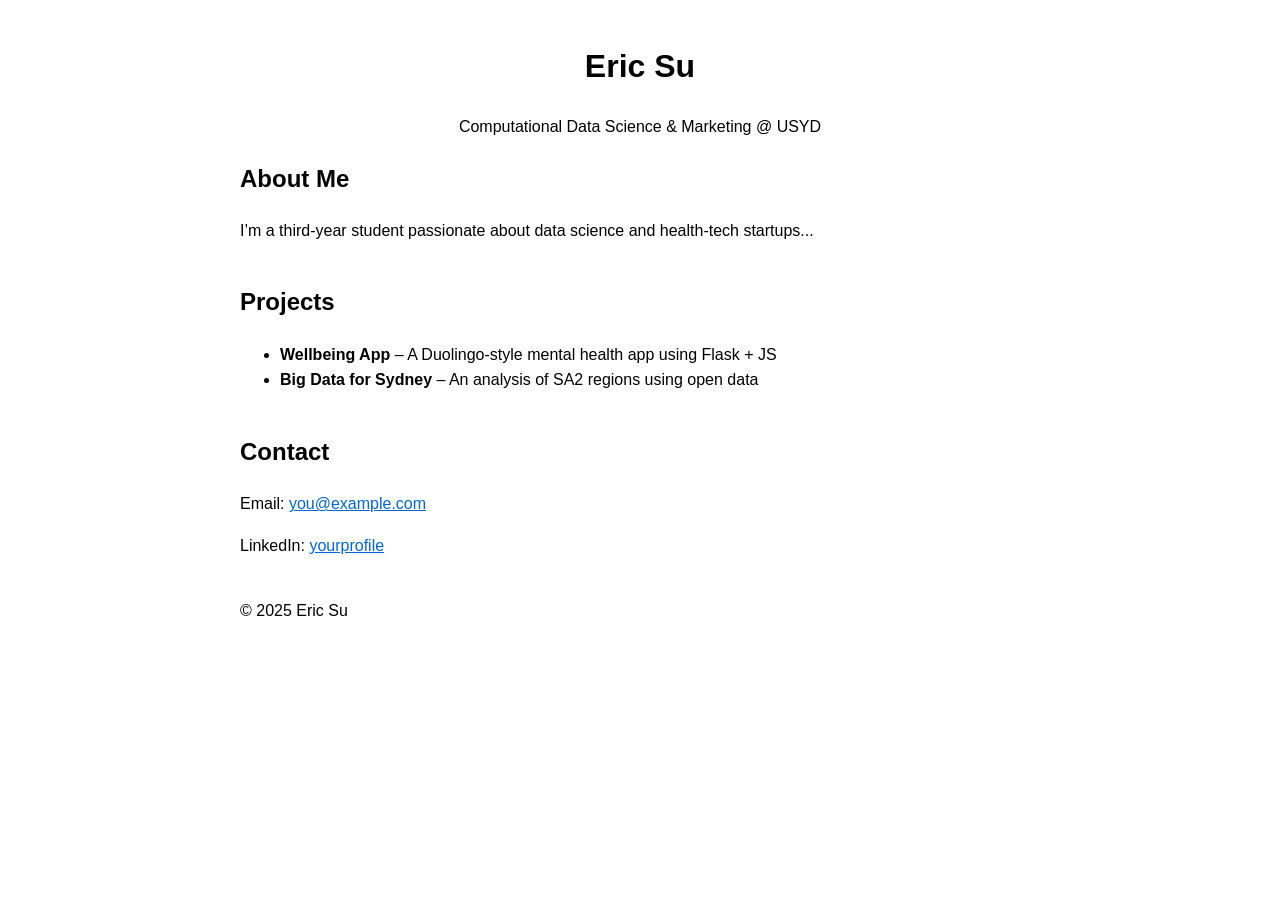
==== index.html @ 012776fa "Template push Template for website." ====
<!DOCTYPE html>
<html lang="en">
<head>
  <meta charset="UTF-8" />
  <meta name="viewport" content="width=device-width, initial-scale=1.0" />
  <title>Eric Su | Portfolio</title>
  <link rel="stylesheet" href="style.css" />
</head>
<body>
  <header>
    <h1>Eric Su</h1>
    <p>Computational Data Science & Marketing @ USYD</p>
  </header>

  <section>
    <h2>About Me</h2>
    <p>I’m a third-year student passionate about data science and health-tech startups...</p>
  </section>

  <section>
    <h2>Projects</h2>
    <ul>
      <li><strong>Wellbeing App</strong> – A Duolingo-style mental health app using Flask + JS</li>
      <li><strong>Big Data for Sydney</strong> – An analysis of SA2 regions using open data</li>
    </ul>
  </section>

  <section>
    <h2>Contact</h2>
    <p>Email: <a href="mailto:you@example.com">you@example.com</a></p>
    <p>LinkedIn: <a href="https://linkedin.com/in/yourprofile">yourprofile</a></p>
  </section>

  <footer>
    <p>© 2025 Eric Su</p>
  </footer>
</body>
</html>
---- style.css ----
body {
  font-family: Arial, sans-serif;
  max-width: 800px;
  margin: auto;
  padding: 20px;
  line-height: 1.6;
}
header {
  text-align: center;
}
section {
  margin-bottom: 40px;
}
a {
  color: #0366d6;
}
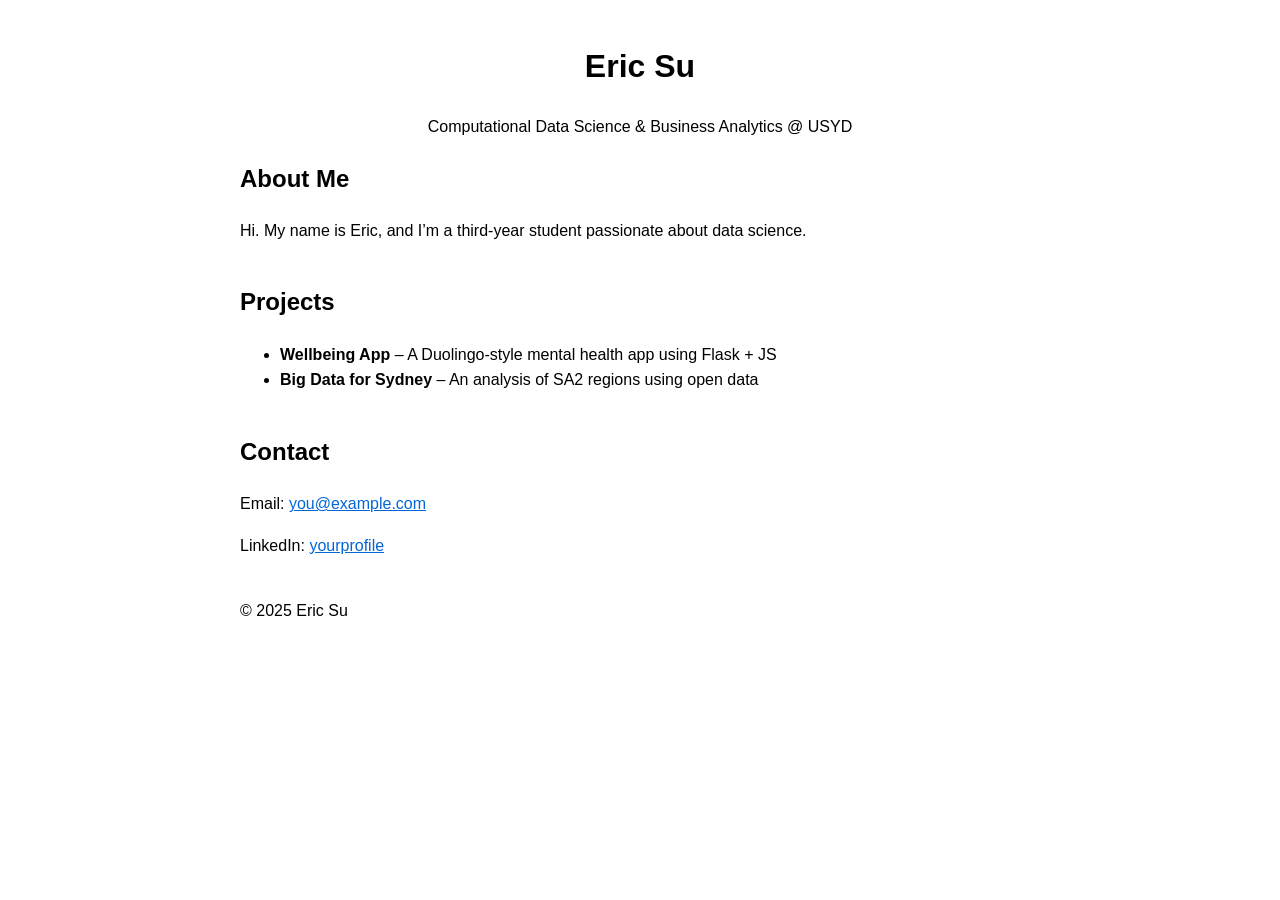
==== commit 96a77051: "Updated hrefs" ====
--- a/index.html
+++ b/index.html
@@ -9,12 +9,12 @@
 <body>
   <header>
     <h1>Eric Su</h1>
-    <p>Computational Data Science & Marketing @ USYD</p>
+    <p>Computational Data Science & Business Analytics @ USYD</p>
   </header>
 
   <section>
     <h2>About Me</h2>
-    <p>I’m a third-year student passionate about data science and health-tech startups...</p>
+    <p>Hi. My name is Eric, and I’m a third-year student passionate about data science.</p>
   </section>
 
   <section>
@@ -27,8 +27,8 @@
 
   <section>
     <h2>Contact</h2>
-    <p>Email: <a href="mailto:you@example.com">you@example.com</a></p>
-    <p>LinkedIn: <a href="https://linkedin.com/in/yourprofile">yourprofile</a></p>
+    <p>Email: <a href="ericqilinsu@gmail.com">you@example.com</a></p>
+    <p>LinkedIn: <a href="https://www.linkedin.com/in/eric-s-907027252/">yourprofile</a></p>
   </section>
 
   <footer>
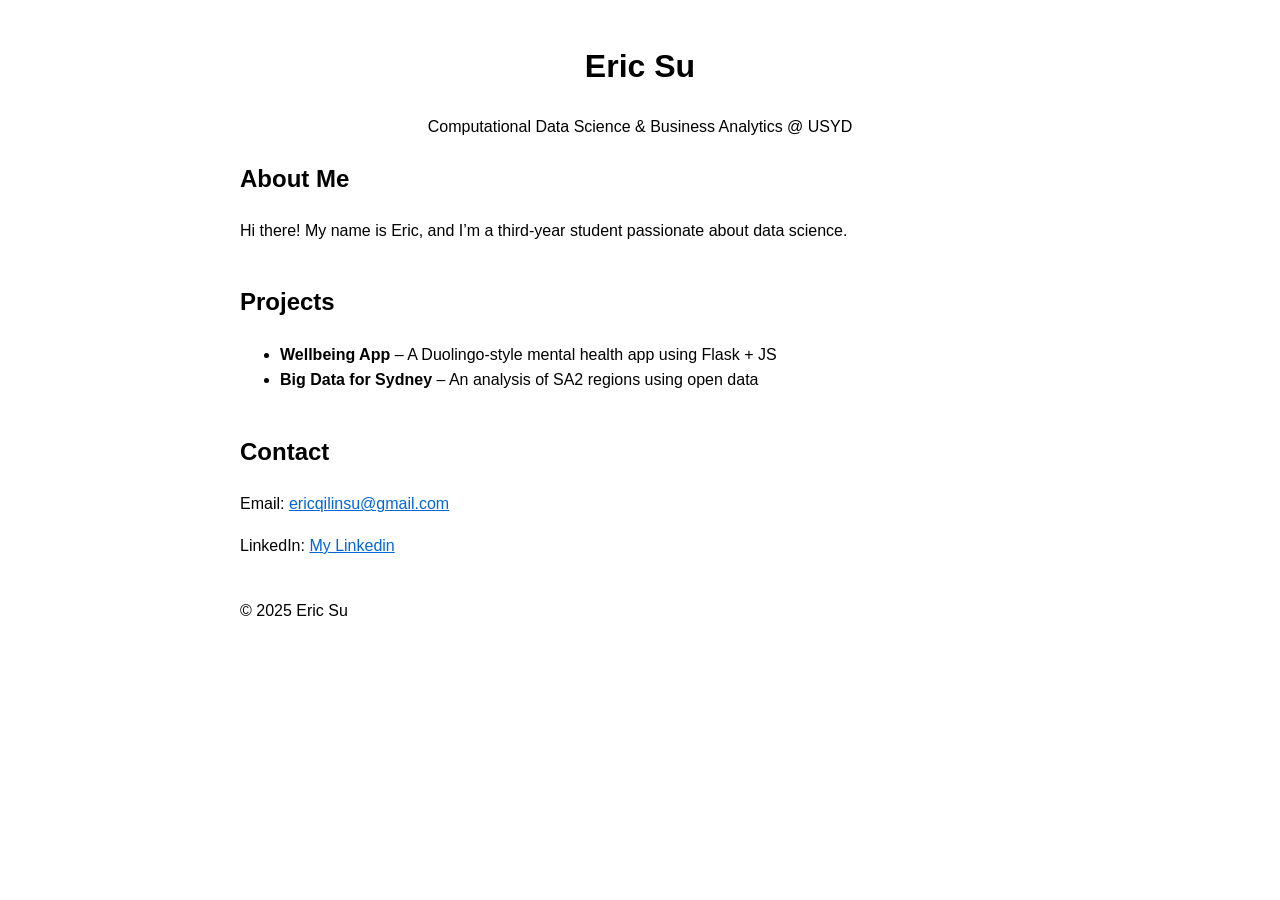
==== commit e6502674: "Updated text" ====
--- a/index.html
+++ b/index.html
@@ -14,7 +14,7 @@
 
   <section>
     <h2>About Me</h2>
-    <p>Hi. My name is Eric, and I’m a third-year student passionate about data science.</p>
+    <p>Hi there! My name is Eric, and I’m a third-year student passionate about data science.</p>
   </section>
 
   <section>
@@ -27,8 +27,8 @@
 
   <section>
     <h2>Contact</h2>
-    <p>Email: <a href="ericqilinsu@gmail.com">you@example.com</a></p>
-    <p>LinkedIn: <a href="https://www.linkedin.com/in/eric-s-907027252/">yourprofile</a></p>
+    <p>Email: <a href="mailto:ericqilinsu@gmail.com">ericqilinsu@gmail.com</a></p>
+    <p>LinkedIn: <a href="https://www.linkedin.com/in/eric-s-907027252/">My Linkedin</a></p>
   </section>
 
   <footer>
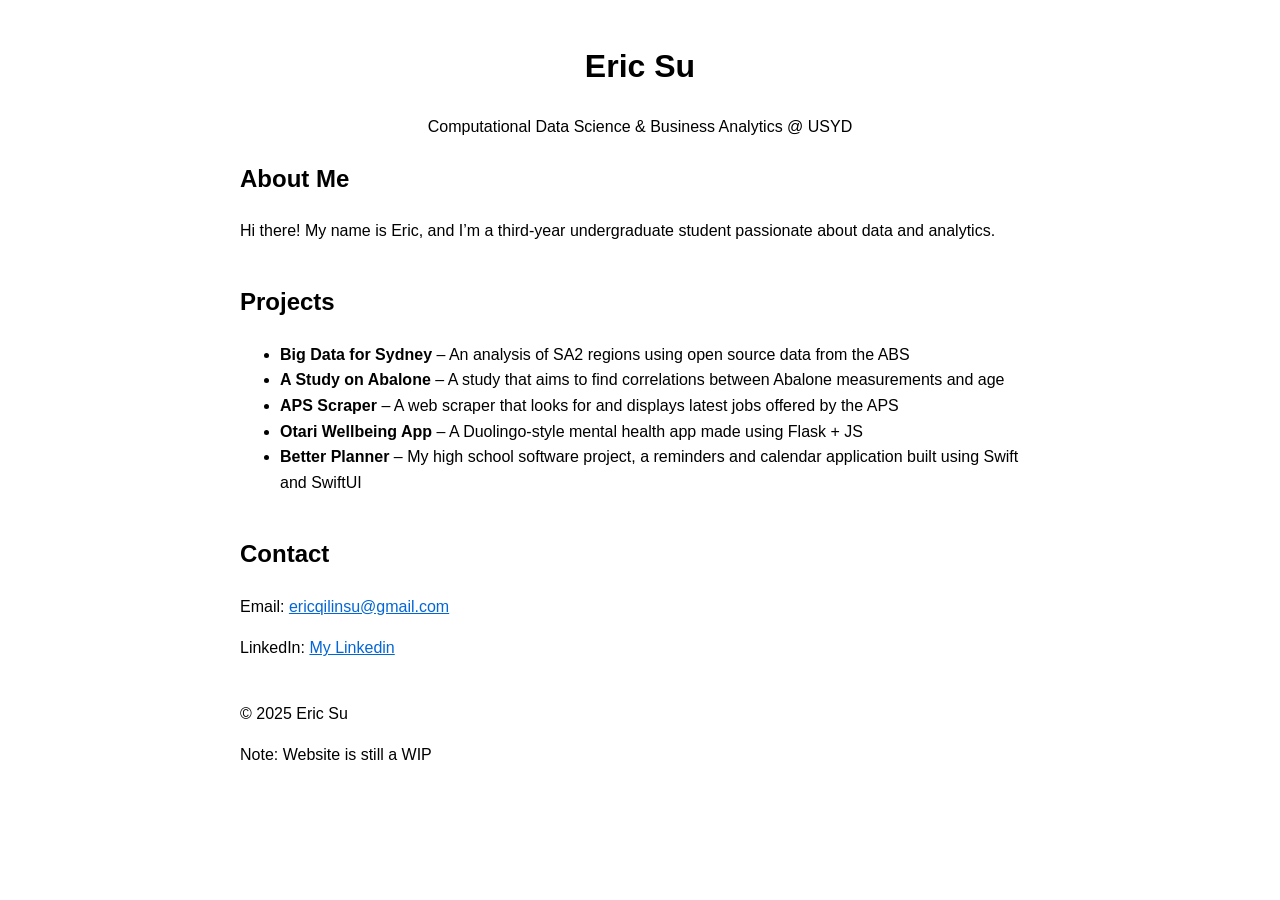
==== commit e84266e1: "Updated Portfolio" ====
--- a/index.html
+++ b/index.html
@@ -14,14 +14,17 @@
 
   <section>
     <h2>About Me</h2>
-    <p>Hi there! My name is Eric, and I’m a third-year student passionate about data science.</p>
+    <p>Hi there! My name is Eric, and I’m a third-year undergraduate student passionate about data and analytics.</p>
   </section>
 
   <section>
     <h2>Projects</h2>
     <ul>
-      <li><strong>Wellbeing App</strong> – A Duolingo-style mental health app using Flask + JS</li>
-      <li><strong>Big Data for Sydney</strong> – An analysis of SA2 regions using open data</li>
+      <li><strong>Big Data for Sydney</strong> – An analysis of SA2 regions using open source data from the ABS</li>
+      <li><strong>A Study on Abalone</strong> – A study that aims to find correlations between Abalone measurements and age</li>
+      <li><strong>APS Scraper</strong> – A web scraper that looks for and displays latest jobs offered by the APS</li>
+      <li><strong>Otari Wellbeing App</strong> – A Duolingo-style mental health app made using Flask + JS</li>
+      <li><strong>Better Planner</strong> – My high school software project, a reminders and calendar application built using Swift and SwiftUI</li>
     </ul>
   </section>
 
@@ -33,6 +36,7 @@
 
   <footer>
     <p>© 2025 Eric Su</p>
+    <p>Note: Website is still a WIP</p>
   </footer>
 </body>
 </html>
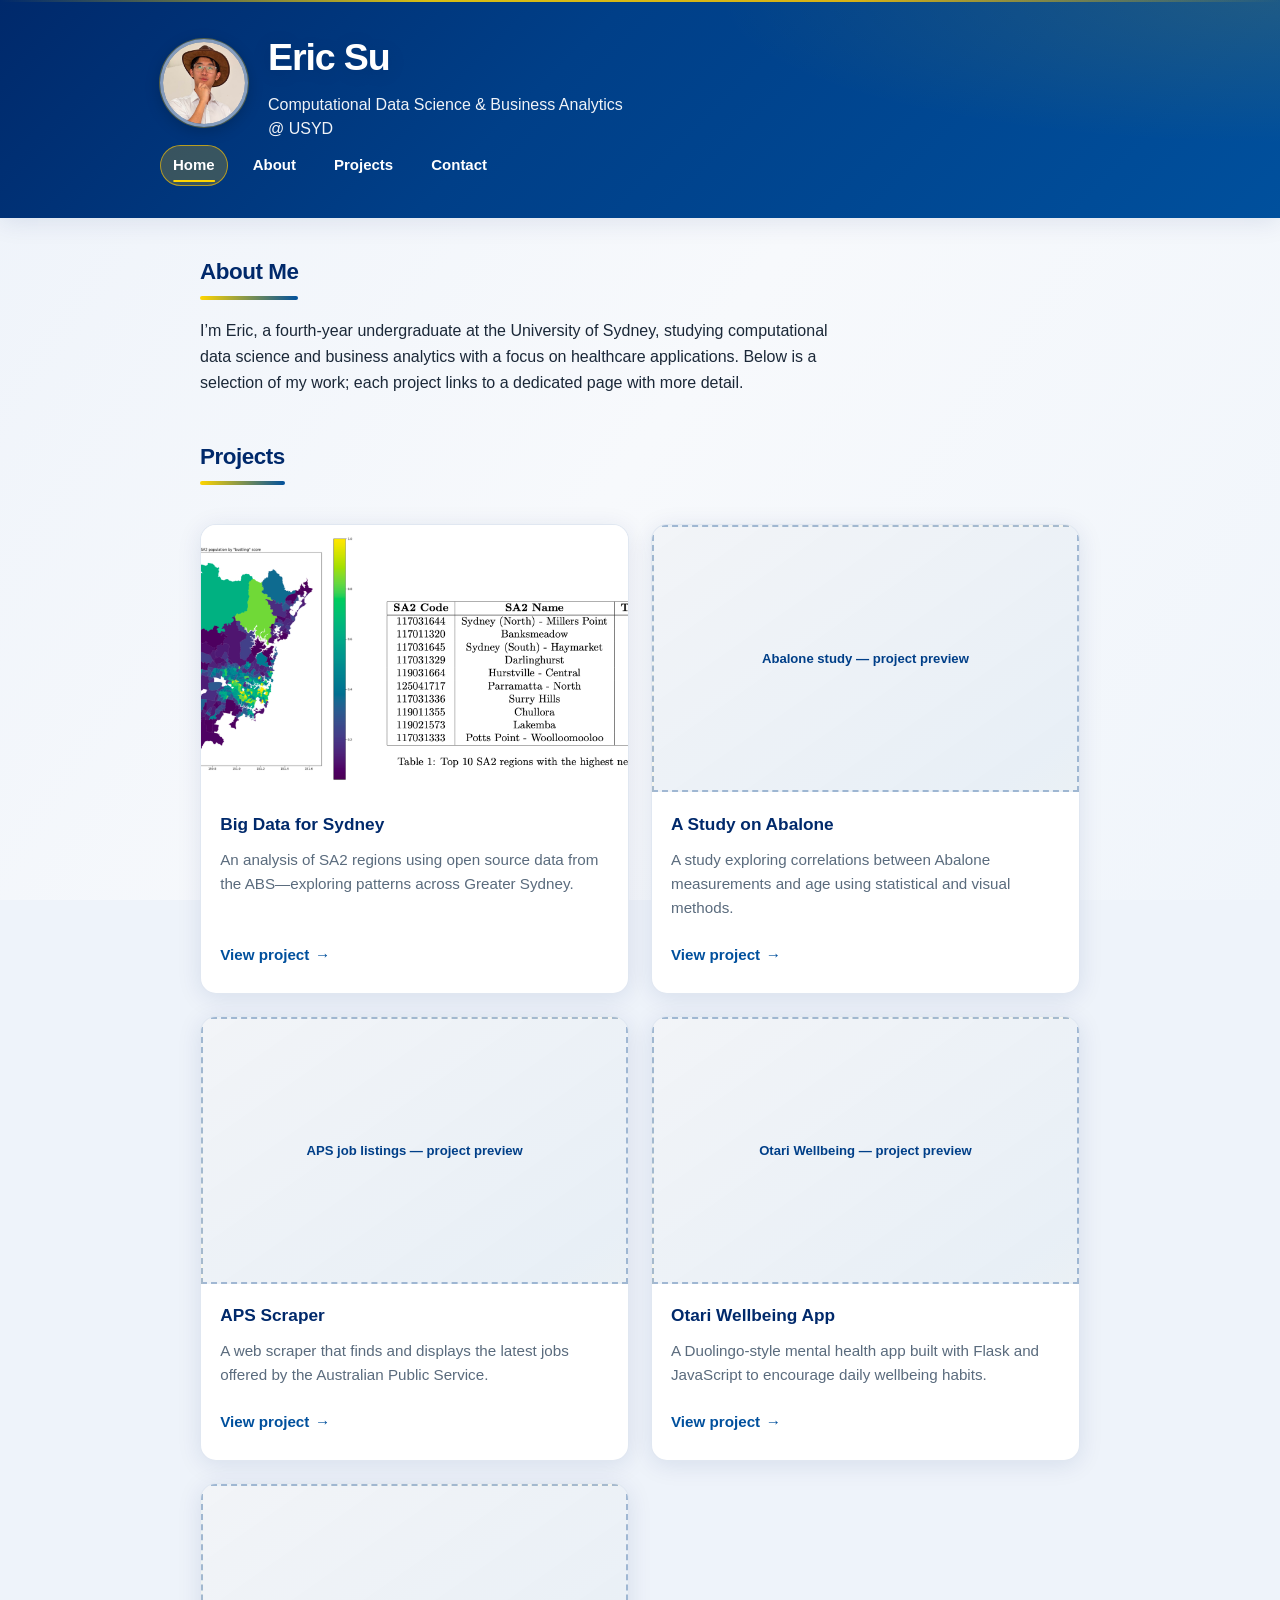
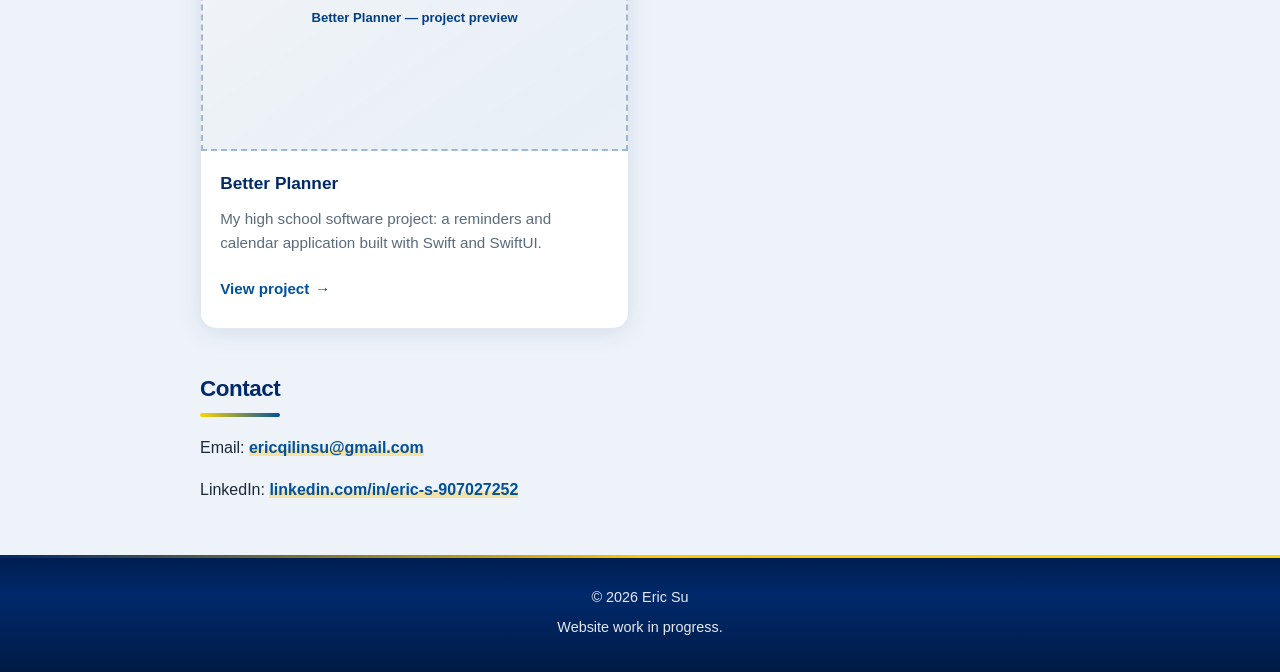
==== commit 63242b43: "Reformatted styling" ====
--- a/index.html
+++ b/index.html
@@ -6,37 +6,128 @@
   <title>Eric Su | Portfolio</title>
   <link rel="stylesheet" href="style.css" />
 </head>
-<body>
-  <header>
-    <h1>Eric Su</h1>
-    <p>Computational Data Science & Business Analytics @ USYD</p>
+<body class="site">
+  <a class="skip-link" href="#main">Skip to content</a>
+
+  <header class="site-header">
+    <div class="site-header-inner">
+      <div class="site-header-brand">
+        <img
+          class="site-avatar"
+          src="Images/pfp.png"
+          alt="Eric Su"
+          width="96"
+          height="96"
+          decoding="async"
+        />
+        <div class="site-header-text">
+          <h1 class="site-title">Eric Su</h1>
+          <p class="site-tagline">Computational Data Science &amp; Business Analytics @ USYD</p>
+        </div>
+      </div>
+      <nav class="nav-main" aria-label="Primary">
+        <a href="index.html" aria-current="page">Home</a>
+        <a href="#about">About</a>
+        <a href="#projects">Projects</a>
+        <a href="#contact">Contact</a>
+      </nav>
+    </div>
   </header>
 
-  <section>
-    <h2>About Me</h2>
-    <p>Hi there! My name is Eric, and I’m a third-year undergraduate student passionate about data and analytics.</p>
-  </section>
+  <main id="main" class="content-reveal">
+    <section id="about">
+      <h2>About Me</h2>
+      <p>
+        I’m Eric, a fourth-year undergraduate at the University of Sydney, studying computational data science and business
+        analytics with a focus on healthcare applications. Below is a selection of my work; each project links to a
+        dedicated page with more detail.
+      </p> 
+    </section>
 
-  <section>
-    <h2>Projects</h2>
-    <ul>
-      <li><strong>Big Data for Sydney</strong> – An analysis of SA2 regions using open source data from the ABS</li>
-      <li><strong>A Study on Abalone</strong> – A study that aims to find correlations between Abalone measurements and age</li>
-      <li><strong>APS Scraper</strong> – A web scraper that looks for and displays latest jobs offered by the APS</li>
-      <li><strong>Otari Wellbeing App</strong> – A Duolingo-style mental health app made using Flask + JS</li>
-      <li><strong>Better Planner</strong> – My high school software project, a reminders and calendar application built using Swift and SwiftUI</li>
-    </ul>
-  </section>
+    <section id="projects">
+      <h2>Projects</h2>
+      <div class="project-grid">
+        <article class="project-card">
+          <img
+            class="content-image"
+            src="Images/ABS.png"
+            alt="Australian Bureau of Statistics — Big Data for Sydney project"
+            loading="lazy"
+            decoding="async"
+          />
+          <div class="project-card-body">
+            <h3><a href="projects/big-data-sydney.html">Big Data for Sydney</a></h3>
+            <p>
+              An analysis of SA2 regions using open source data from the ABS—exploring patterns across Greater Sydney.
+            </p>
+            <a class="project-link" href="projects/big-data-sydney.html">View project</a>
+          </div>
+        </article>
 
-  <section>
-    <h2>Contact</h2>
-    <p>Email: <a href="mailto:ericqilinsu@gmail.com">ericqilinsu@gmail.com</a></p>
-    <p>LinkedIn: <a href="https://www.linkedin.com/in/eric-s-907027252/">My Linkedin</a></p>
-  </section>
+        <article class="project-card">
+          <div class="img-placeholder" role="img" aria-label="Preview image for A Study on Abalone">
+            <span>Abalone study — project preview</span>
+          </div>
+          <div class="project-card-body">
+            <h3><a href="projects/abalone-study.html">A Study on Abalone</a></h3>
+            <p>
+              A study exploring correlations between Abalone measurements and age using statistical and visual methods.
+            </p>
+            <a class="project-link" href="projects/abalone-study.html">View project</a>
+          </div>
+        </article>
 
-  <footer>
-    <p>© 2025 Eric Su</p>
-    <p>Note: Website is still a WIP</p>
+        <article class="project-card">
+          <div class="img-placeholder" role="img" aria-label="Preview image for APS Scraper">
+            <span>APS job listings — project preview</span>
+          </div>
+          <div class="project-card-body">
+            <h3><a href="projects/aps-scraper.html">APS Scraper</a></h3>
+            <p>
+              A web scraper that finds and displays the latest jobs offered by the Australian Public Service.
+            </p>
+            <a class="project-link" href="projects/aps-scraper.html">View project</a>
+          </div>
+        </article>
+
+        <article class="project-card">
+          <div class="img-placeholder" role="img" aria-label="Preview image for Otari Wellbeing App">
+            <span>Otari Wellbeing — project preview</span>
+          </div>
+          <div class="project-card-body">
+            <h3><a href="projects/otari-wellbeing.html">Otari Wellbeing App</a></h3>
+            <p>
+              A Duolingo-style mental health app built with Flask and JavaScript to encourage daily wellbeing habits.
+            </p>
+            <a class="project-link" href="projects/otari-wellbeing.html">View project</a>
+          </div>
+        </article>
+
+        <article class="project-card">
+          <div class="img-placeholder" role="img" aria-label="Preview image for Better Planner">
+            <span>Better Planner — project preview</span>
+          </div>
+          <div class="project-card-body">
+            <h3><a href="projects/better-planner.html">Better Planner</a></h3>
+            <p>
+              My high school software project: a reminders and calendar application built with Swift and SwiftUI.
+            </p>
+            <a class="project-link" href="projects/better-planner.html">View project</a>
+          </div>
+        </article>
+      </div>
+    </section>
+
+    <section id="contact" class="contact-block">
+      <h2>Contact</h2>
+      <p>Email: <a href="mailto:ericqilinsu@gmail.com">ericqilinsu@gmail.com</a></p>
+      <p>LinkedIn: <a href="https://www.linkedin.com/in/eric-s-907027252/">linkedin.com/in/eric-s-907027252</a></p>
+    </section>
+  </main>
+
+  <footer class="site-footer">
+    <p>© 2026 Eric Su</p>
+    <p>Website work in progress.</p>
   </footer>
 </body>
 </html>
--- a/style.css
+++ b/style.css
@@ -1,16 +1,811 @@
-body {
-  font-family: Arial, sans-serif;
-  max-width: 800px;
-  margin: auto;
-  padding: 20px;
-  line-height: 1.6;
-}
-header {
+/* Portfolio — navy & gold + lightweight motion (CSS only, GPU-friendly) */
+:root {
+  --color-navy-deep: #00296b;
+  --color-navy: #003f88;
+  --color-blue: #00509d;
+  --color-gold: #fdc500;
+  --color-gold-bright: #ffd500;
+  --color-white: #ffffff;
+  --color-off-white: #eef3fa;
+  --color-muted: #5a6b7d;
+  --color-text: #1b2838;
+  --font-sans: "Helvetica Neue", Helvetica, Arial, sans-serif;
+  --radius: 12px;
+  --radius-lg: 16px;
+  --shadow: 0 4px 24px rgba(0, 41, 107, 0.1);
+  --shadow-hover: 0 18px 40px rgba(0, 41, 107, 0.14);
+  --ease-out: cubic-bezier(0.22, 1, 0.36, 1);
+  --ease-spring: cubic-bezier(0.34, 1.56, 0.64, 1);
+}
+
+@keyframes fade-rise {
+  from {
+    opacity: 0;
+    transform: translateY(12px);
+  }
+  to {
+    opacity: 1;
+    transform: translateY(0);
+  }
+}
+
+@keyframes header-glow {
+  0%,
+  100% {
+    opacity: 0.35;
+  }
+  50% {
+    opacity: 0.55;
+  }
+}
+
+@keyframes gradient-pan {
+  0% {
+    background-position: 0% 50%;
+  }
+  50% {
+    background-position: 100% 50%;
+  }
+  100% {
+    background-position: 0% 50%;
+  }
+}
+
+@keyframes shimmer {
+  0% {
+    transform: translateX(-100%);
+  }
+  100% {
+    transform: translateX(100%);
+  }
+}
+
+@keyframes dash-pulse {
+  0%,
+  100% {
+    border-color: rgba(0, 63, 136, 0.28);
+  }
+  50% {
+    border-color: rgba(0, 80, 157, 0.45);
+  }
+}
+
+@keyframes intro-line {
+  from {
+    transform: scaleX(0);
+  }
+  to {
+    transform: scaleX(1);
+  }
+}
+
+*,
+*::before,
+*::after {
+  box-sizing: border-box;
+}
+
+@media (prefers-reduced-motion: no-preference) {
+  html {
+    scroll-behavior: smooth;
+  }
+}
+
+body.site {
+  font-family: var(--font-sans);
+  color: var(--color-text);
+  margin: 0;
+  line-height: 1.65;
+  min-height: 100vh;
+  display: flex;
+  flex-direction: column;
+  background-color: var(--color-off-white);
+  background-image:
+    radial-gradient(ellipse 120% 80% at 100% -20%, rgba(0, 80, 157, 0.09), transparent 50%),
+    radial-gradient(ellipse 100% 60% at -10% 50%, rgba(253, 197, 0, 0.07), transparent 45%),
+    repeating-linear-gradient(
+      -8deg,
+      transparent,
+      transparent 48px,
+      rgba(0, 63, 136, 0.022) 48px,
+      rgba(0, 63, 136, 0.022) 49px
+    );
+  background-size: 100% 100%, 100% 100%, 100% 100%;
+  background-attachment: fixed;
+}
+
+@media (prefers-reduced-motion: no-preference) {
+  body.site {
+    background-image:
+      linear-gradient(
+        125deg,
+        #eef3fa 0%,
+        #f7f9fc 25%,
+        #f0f5fb 50%,
+        #fafbfd 75%,
+        #eef3fa 100%
+      ),
+      radial-gradient(ellipse 120% 80% at 100% -20%, rgba(0, 80, 157, 0.09), transparent 50%),
+      radial-gradient(ellipse 100% 60% at -10% 50%, rgba(253, 197, 0, 0.07), transparent 45%),
+      repeating-linear-gradient(
+        -8deg,
+        transparent,
+        transparent 48px,
+        rgba(0, 63, 136, 0.022) 48px,
+        rgba(0, 63, 136, 0.022) 49px
+      );
+    background-size: 200% 200%, 100% 100%, 100% 100%, 100% 100%;
+    animation: gradient-pan 28s ease-in-out infinite;
+  }
+}
+
+a:focus-visible,
+button:focus-visible {
+  outline: 3px solid var(--color-gold-bright);
+  outline-offset: 2px;
+}
+
+.skip-link {
+  position: absolute;
+  left: -9999px;
+  z-index: 999;
+  padding: 0.75rem 1rem;
+  background: var(--color-navy-deep);
+  color: var(--color-white);
+  text-decoration: none;
+  border-radius: var(--radius);
+  transition: transform 0.2s var(--ease-out);
+}
+
+.skip-link:focus {
+  left: 1rem;
+  top: 1rem;
+}
+
+.site-header {
+  position: relative;
+  overflow: hidden;
+  background: linear-gradient(
+    135deg,
+    var(--color-navy-deep) 0%,
+    var(--color-navy) 42%,
+    var(--color-blue) 100%
+  );
+  color: var(--color-white);
+  padding: 1.6rem clamp(1rem, 4vw, 2.5rem) 2rem;
+  box-shadow: var(--shadow);
+}
+
+.site-header::before {
+  content: "";
+  position: absolute;
+  inset: 0;
+  background: radial-gradient(
+    ellipse 80% 120% at 100% 0%,
+    rgba(253, 197, 0, 0.12),
+    transparent 55%
+  );
+  pointer-events: none;
+}
+
+@media (prefers-reduced-motion: no-preference) {
+  .site-header::before {
+    animation: header-glow 8s ease-in-out infinite;
+  }
+}
+
+.site-header::after {
+  content: "";
+  position: absolute;
+  top: 0;
+  left: 0;
+  right: 0;
+  height: 2px;
+  background: linear-gradient(
+    90deg,
+    transparent,
+    var(--color-gold-bright),
+    var(--color-gold),
+    transparent
+  );
+  opacity: 0.85;
+}
+
+.site-header-inner {
+  position: relative;
+  z-index: 1;
+  max-width: 960px;
+  margin: 0 auto;
+}
+
+.site-header-brand {
+  display: flex;
+  flex-wrap: wrap;
+  align-items: center;
+  gap: 1.15rem 1.25rem;
+  margin-bottom: 0.25rem;
+}
+
+.site-header-text {
+  flex: 1;
+  min-width: min(100%, 200px);
+}
+
+.site-avatar {
+  width: 88px;
+  height: 88px;
+  border-radius: 50%;
+  object-fit: cover;
+  flex-shrink: 0;
+  border: 3px solid rgba(255, 255, 255, 0.45);
+  box-shadow:
+    0 4px 16px rgba(0, 0, 0, 0.2),
+    0 0 0 1px rgba(253, 197, 0, 0.35);
+  background: rgba(255, 255, 255, 0.12);
+}
+
+@media (max-width: 380px) {
+  .site-avatar {
+    width: 72px;
+    height: 72px;
+  }
+}
+
+.site-title {
+  margin: 0 0 0.35rem;
+  font-size: clamp(1.75rem, 4vw, 2.35rem);
+  font-weight: 700;
+  letter-spacing: -0.03em;
+  text-shadow: 0 2px 20px rgba(0, 0, 0, 0.12);
+}
+
+.site-tagline {
+  margin: 0 0 1.35rem;
+  opacity: 0.94;
+  font-size: 1rem;
+  max-width: 42ch;
+  line-height: 1.5;
+}
+
+.nav-main {
+  display: flex;
+  flex-wrap: wrap;
+  gap: 0.4rem 0.75rem;
+  align-items: center;
+}
+
+.nav-main a {
+  position: relative;
+  color: var(--color-white);
+  text-decoration: none;
+  font-weight: 600;
+  font-size: 0.9375rem;
+  padding: 0.45rem 0.75rem;
+  border-radius: 999px;
+  border: 1px solid transparent;
+  transition:
+    background 0.25s var(--ease-out),
+    border-color 0.25s var(--ease-out),
+    transform 0.2s var(--ease-out);
+}
+
+.nav-main a::after {
+  content: "";
+  position: absolute;
+  left: 50%;
+  bottom: 0.2rem;
+  width: 0;
+  height: 2px;
+  background: var(--color-gold-bright);
+  border-radius: 1px;
+  transform: translateX(-50%);
+  transition: width 0.28s var(--ease-out);
+}
+
+.nav-main a:hover {
+  background: rgba(255, 255, 255, 0.1);
+  border-color: rgba(255, 213, 0, 0.45);
+}
+
+.nav-main a:hover::after {
+  width: calc(100% - 1.5rem);
+}
+
+.nav-main a[aria-current="page"] {
+  background: rgba(253, 197, 0, 0.22);
+  border-color: rgba(253, 197, 0, 0.65);
+}
+
+.nav-main a[aria-current="page"]::after {
+  width: calc(100% - 1.5rem);
+}
+
+main {
+  flex: 1;
+  width: 100%;
+  max-width: 960px;
+  margin: 0 auto;
+  padding: 2.25rem clamp(1rem, 4vw, 2.5rem) 3.25rem;
+}
+
+@media (prefers-reduced-motion: no-preference) {
+  main.content-reveal > section {
+    animation: fade-rise 0.7s var(--ease-out) backwards;
+  }
+
+  main.content-reveal > section:nth-child(1) {
+    animation-delay: 0.05s;
+  }
+  main.content-reveal > section:nth-child(2) {
+    animation-delay: 0.12s;
+  }
+  main.content-reveal > section:nth-child(3) {
+    animation-delay: 0.18s;
+  }
+  main.content-reveal > section:nth-child(4) {
+    animation-delay: 0.24s;
+  }
+}
+
+section {
+  margin-bottom: 2.65rem;
+  position: relative;
+}
+
+section:last-of-type {
+  margin-bottom: 0;
+}
+
+section > h2 {
+  position: relative;
+  display: inline-block;
+}
+
+h2 {
+  color: var(--color-navy-deep);
+  font-size: 1.4rem;
+  font-weight: 700;
+  margin: 0 0 1.1rem;
+  padding-bottom: 0.55rem;
+  letter-spacing: -0.02em;
+  border-bottom: none;
+}
+
+h2::after {
+  content: "";
+  position: absolute;
+  left: 0;
+  bottom: 0;
+  height: 4px;
+  width: 100%;
+  background: linear-gradient(90deg, var(--color-gold-bright), var(--color-blue));
+  border-radius: 2px;
+  transform-origin: left center;
+}
+
+@media (prefers-reduced-motion: no-preference) {
+  h2::after {
+    transform: scaleX(0.25);
+    animation: intro-line 0.85s var(--ease-out) 0.15s forwards;
+  }
+
+  section:nth-child(2) h2::after {
+    animation-delay: 0.22s;
+  }
+  section:nth-child(3) h2::after {
+    animation-delay: 0.28s;
+  }
+}
+
+h3 {
+  color: var(--color-navy);
+  font-size: 1.08rem;
+  font-weight: 650;
+  margin: 0 0 0.5rem;
+}
+
+p {
+  margin: 0 0 1rem;
+  max-width: 72ch;
+}
+
+p:last-child {
+  margin-bottom: 0;
+}
+
+a {
+  color: var(--color-blue);
+  font-weight: 600;
+  transition: color 0.2s var(--ease-out);
+}
+
+a:hover {
+  color: var(--color-navy-deep);
+}
+
+.contact-block a,
+.site-footer a {
+  position: relative;
+  text-decoration: none;
+  background: linear-gradient(transparent 60%, rgba(253, 197, 0, 0.35) 60%);
+  transition: background 0.2s var(--ease-out);
+}
+
+.contact-block a:hover,
+.site-footer a:hover {
+  background: linear-gradient(transparent 45%, rgba(253, 197, 0, 0.55) 45%);
+}
+
+.project-grid {
+  display: grid;
+  grid-template-columns: repeat(auto-fill, minmax(280px, 1fr));
+  gap: 1.35rem;
+  margin-top: 1.35rem;
+}
+
+.project-card {
+  position: relative;
+  background: var(--color-white);
+  border: 1px solid rgba(0, 63, 136, 0.12);
+  border-radius: var(--radius-lg);
+  overflow: hidden;
+  box-shadow: var(--shadow);
+  display: flex;
+  flex-direction: column;
+  transition:
+    transform 0.35s var(--ease-out),
+    box-shadow 0.35s var(--ease-out),
+    border-color 0.25s var(--ease-out);
+}
+
+.project-card::before {
+  content: "";
+  position: absolute;
+  left: 0;
+  top: 0;
+  bottom: 0;
+  width: 4px;
+  background: linear-gradient(180deg, var(--color-gold-bright), var(--color-blue));
+  opacity: 0;
+  transition: opacity 0.3s var(--ease-out);
+}
+
+.project-card:hover {
+  transform: translateY(-6px);
+  box-shadow: var(--shadow-hover);
+  border-color: rgba(0, 80, 157, 0.22);
+}
+
+.project-card:hover::before {
+  opacity: 1;
+}
+
+.project-card:focus-within {
+  outline: 2px solid rgba(0, 80, 157, 0.35);
+  outline-offset: 2px;
+}
+
+@media (prefers-reduced-motion: no-preference) {
+  .project-grid .project-card {
+    animation: fade-rise 0.65s var(--ease-out) backwards;
+  }
+
+  .project-grid .project-card:nth-child(1) {
+    animation-delay: 0.18s;
+  }
+  .project-grid .project-card:nth-child(2) {
+    animation-delay: 0.26s;
+  }
+  .project-grid .project-card:nth-child(3) {
+    animation-delay: 0.34s;
+  }
+  .project-grid .project-card:nth-child(4) {
+    animation-delay: 0.42s;
+  }
+  .project-grid .project-card:nth-child(5) {
+    animation-delay: 0.5s;
+  }
+}
+
+.project-card-body {
+  padding: 1.1rem 1.2rem 1.3rem;
+  flex: 1;
+  display: flex;
+  flex-direction: column;
+}
+
+.project-card-body p {
+  flex: 1;
+  font-size: 0.95rem;
+  color: var(--color-muted);
+  line-height: 1.58;
+}
+
+.project-card h3 {
+  margin-bottom: 0.6rem;
+}
+
+.project-card h3 a {
+  color: var(--color-navy-deep);
+  text-decoration: none;
+  transition: color 0.2s var(--ease-out);
+}
+
+.project-card h3 a:hover {
+  color: var(--color-blue);
+}
+
+.project-link {
+  margin-top: auto;
+  align-self: flex-start;
+  display: inline-flex;
+  align-items: center;
+  gap: 0.35rem;
+  font-size: 0.95rem;
+  padding: 0.35rem 0;
+  text-decoration: none;
+  color: var(--color-blue);
+  font-weight: 650;
+  position: relative;
+  transition: color 0.2s var(--ease-out);
+}
+
+.project-link::after {
+  content: "→";
+  display: inline-block;
+  transition: transform 0.3s var(--ease-spring);
+}
+
+.project-link:hover {
+  color: var(--color-navy-deep);
+}
+
+.project-link:hover::after {
+  transform: translateX(6px);
+}
+
+.img-placeholder {
+  width: 100%;
+  aspect-ratio: 16 / 10;
+  background: linear-gradient(
+    145deg,
+    rgba(0, 41, 107, 0.05) 0%,
+    rgba(0, 80, 157, 0.09) 45%,
+    rgba(253, 197, 0, 0.1) 100%
+  );
+  background-size: 200% 200%;
+  border: 2px dashed rgba(0, 63, 136, 0.32);
+  display: flex;
+  align-items: center;
+  justify-content: center;
+  color: var(--color-navy);
+  font-size: 0.82rem;
+  font-weight: 600;
   text-align: center;
-}
-section {
-  margin-bottom: 40px;
-}
-a {
-  color: #0366d6;
-}
+  padding: 1rem;
+  position: relative;
+  overflow: hidden;
+}
+
+@media (prefers-reduced-motion: no-preference) {
+  .img-placeholder {
+    animation: dash-pulse 5s ease-in-out infinite;
+  }
+
+  .img-placeholder::after {
+    content: "";
+    position: absolute;
+    inset: 0;
+    background: linear-gradient(
+      105deg,
+      transparent 0%,
+      rgba(255, 255, 255, 0.28) 45%,
+      transparent 90%
+    );
+    transform: translateX(-100%);
+    animation: shimmer 4s ease-in-out infinite;
+    pointer-events: none;
+  }
+}
+
+.img-placeholder--hero {
+  aspect-ratio: 21 / 9;
+  max-height: 320px;
+  border-radius: var(--radius);
+  margin-bottom: 1.5rem;
+}
+
+.img-placeholder span {
+  position: relative;
+  z-index: 1;
+  max-width: 18rem;
+  line-height: 1.45;
+}
+
+.content-image {
+  display: block;
+  width: 100%;
+  height: auto;
+  border-radius: var(--radius);
+  object-fit: cover;
+  transition: transform 0.45s var(--ease-out);
+}
+
+.project-card:hover .content-image {
+  transform: scale(1.03);
+}
+
+.project-card .content-image {
+  aspect-ratio: 16 / 10;
+}
+
+.detail-hero-image {
+  width: 100%;
+  max-height: 320px;
+  object-fit: cover;
+  border-radius: var(--radius);
+  margin-bottom: 1.5rem;
+  display: block;
+  box-shadow: var(--shadow);
+}
+
+.contact-block a {
+  word-break: break-word;
+}
+
+.site-footer {
+  margin-top: auto;
+  position: relative;
+  background: linear-gradient(180deg, #001d4f 0%, var(--color-navy-deep) 35%, #001a45 100%);
+  color: rgba(255, 255, 255, 0.9);
+  padding: 1.5rem clamp(1rem, 4vw, 2.5rem) 1.65rem;
+  text-align: center;
+  font-size: 0.9rem;
+}
+
+.site-footer::before {
+  content: "";
+  position: absolute;
+  left: 0;
+  right: 0;
+  top: 0;
+  height: 3px;
+  background: linear-gradient(
+    90deg,
+    var(--color-navy-deep),
+    var(--color-gold),
+    var(--color-gold-bright),
+    var(--color-blue),
+    var(--color-navy-deep)
+  );
+  background-size: 200% 100%;
+}
+
+@media (prefers-reduced-motion: no-preference) {
+  .site-footer::before {
+    animation: gradient-pan 12s ease-in-out infinite;
+  }
+}
+
+.site-footer p {
+  margin: 0.4rem 0;
+  max-width: none;
+}
+
+.site-footer a {
+  color: var(--color-gold-bright);
+}
+
+.back-nav {
+  margin-bottom: 1.35rem;
+}
+
+.back-nav a {
+  display: inline-flex;
+  align-items: center;
+  gap: 0.45rem;
+  text-decoration: none;
+  font-size: 0.95rem;
+  padding: 0.4rem 0.75rem 0.4rem 0;
+  margin-left: -0.15rem;
+  border-radius: 8px;
+  transition:
+    color 0.2s var(--ease-out),
+    transform 0.25s var(--ease-out),
+    background 0.2s var(--ease-out);
+}
+
+.back-nav a:hover {
+  transform: translateX(-3px);
+  background: rgba(0, 80, 157, 0.06);
+  color: var(--color-navy-deep);
+}
+
+.page-title {
+  color: var(--color-navy-deep);
+  font-size: clamp(1.5rem, 3.5vw, 1.9rem);
+  font-weight: 700;
+  margin: 0 0 1rem;
+  letter-spacing: -0.03em;
+  line-height: 1.2;
+}
+
+@media (prefers-reduced-motion: no-preference) {
+  main:not(.content-reveal) .page-title {
+    animation: fade-rise 0.55s var(--ease-out) backwards;
+  }
+
+  main:not(.content-reveal) .detail-lead {
+    animation: fade-rise 0.55s var(--ease-out) 0.06s backwards;
+  }
+
+  main:not(.content-reveal) .back-nav {
+    animation: fade-rise 0.45s var(--ease-out) backwards;
+  }
+}
+
+.detail-lead {
+  font-size: 1.05rem;
+  color: var(--color-muted);
+  margin-bottom: 1.5rem;
+  max-width: 65ch;
+}
+
+main:not(.content-reveal) section {
+  animation: none;
+}
+
+@media (prefers-reduced-motion: reduce) {
+  *,
+  *::before,
+  *::after {
+    animation-duration: 0.01ms !important;
+    animation-iteration-count: 1 !important;
+    transition-duration: 0.01ms !important;
+  }
+
+  body.site {
+    animation: none !important;
+    background-image:
+      radial-gradient(ellipse 120% 80% at 100% -20%, rgba(0, 80, 157, 0.09), transparent 50%),
+      radial-gradient(ellipse 100% 60% at -10% 50%, rgba(253, 197, 0, 0.07), transparent 45%),
+      repeating-linear-gradient(
+        -8deg,
+        transparent,
+        transparent 48px,
+        rgba(0, 63, 136, 0.022) 48px,
+        rgba(0, 63, 136, 0.022) 49px
+      ) !important;
+    background-size: auto !important;
+  }
+
+  .project-card:hover {
+    transform: none;
+  }
+
+  .project-card:hover .content-image {
+    transform: none;
+  }
+
+  .nav-main a::after {
+    transition: none;
+  }
+
+  html {
+    scroll-behavior: auto;
+  }
+
+  h2::after {
+    transform: scaleX(1) !important;
+    animation: none !important;
+  }
+
+  main.content-reveal > section,
+  .project-grid .project-card,
+  main:not(.content-reveal) .page-title,
+  main:not(.content-reveal) .detail-lead {
+    animation: none !important;
+    opacity: 1 !important;
+    transform: none !important;
+  }
+}
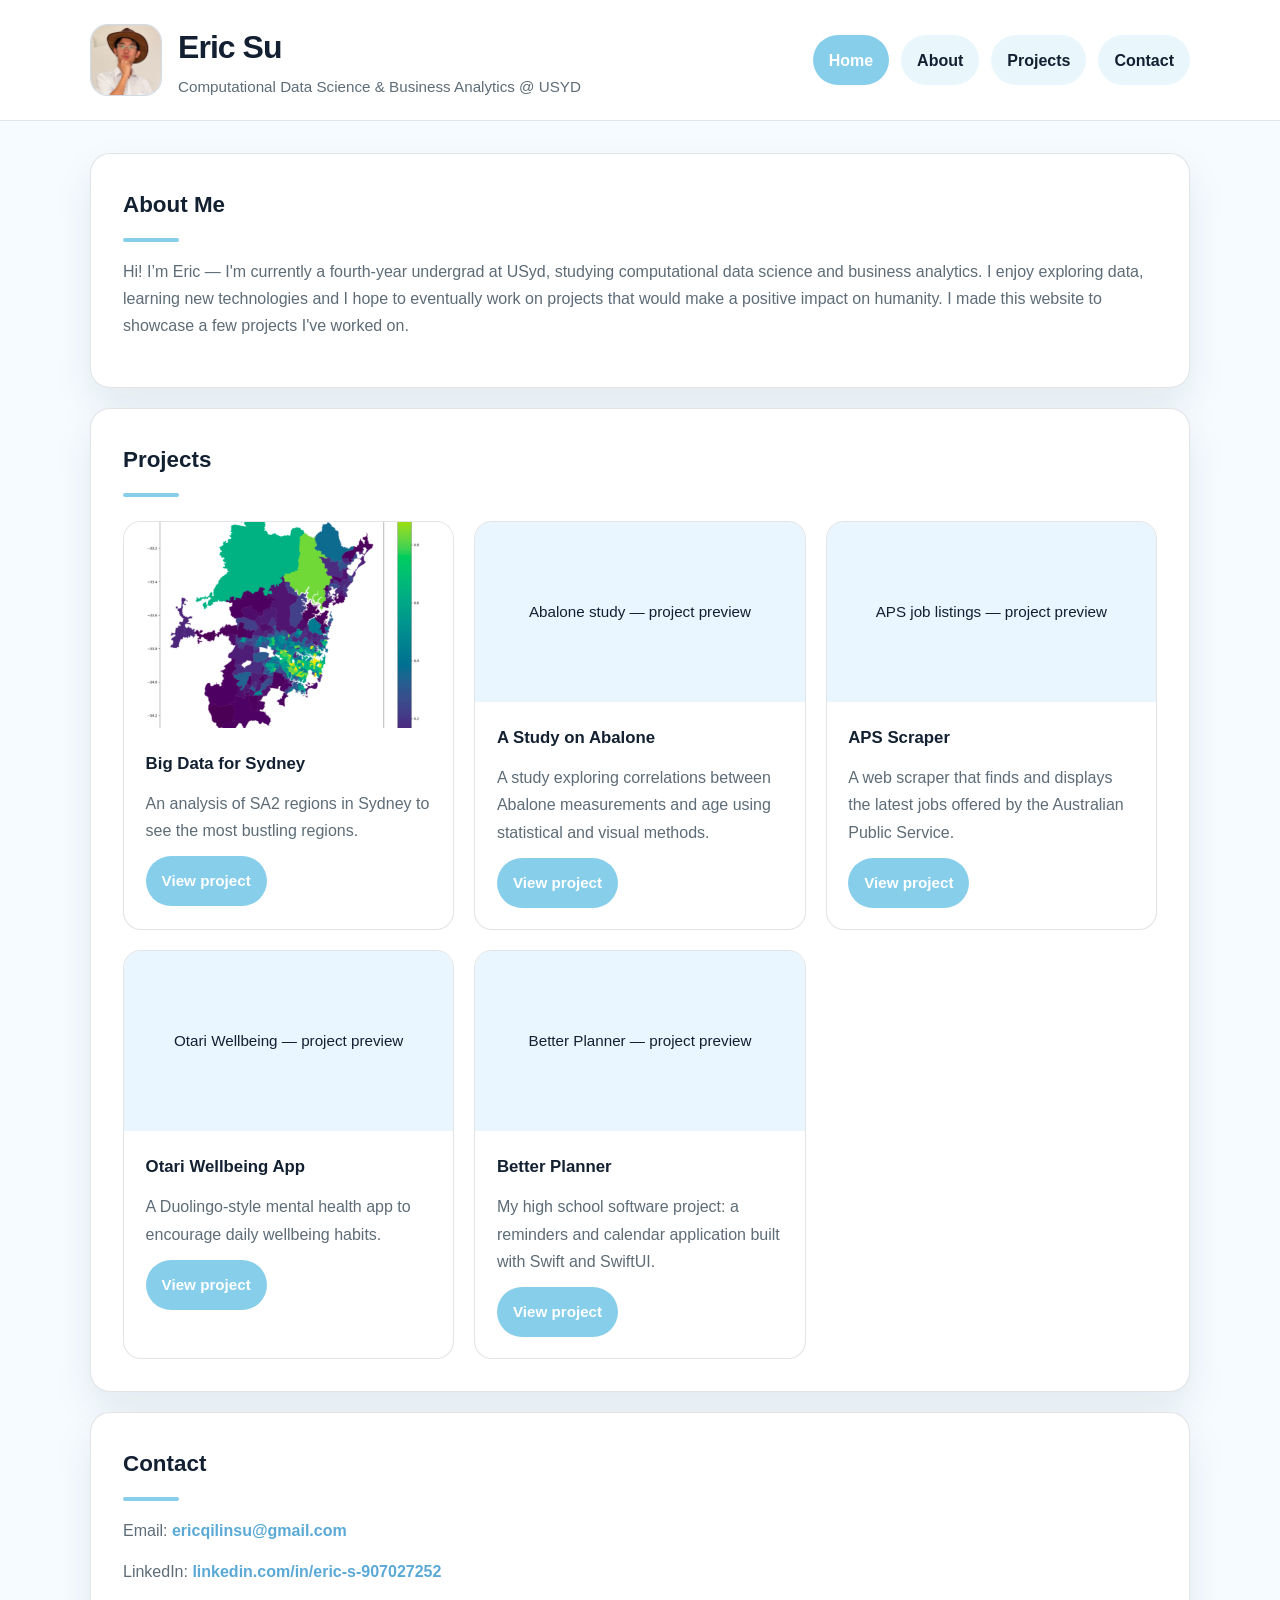
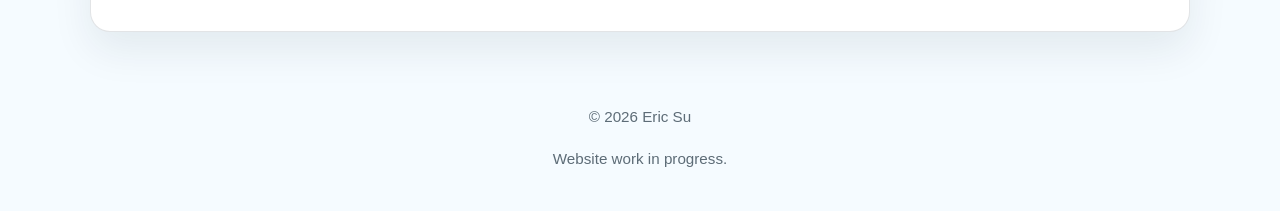
==== commit 5ea6f4e2: "Redesign 2" ====
--- a/index.html
+++ b/index.html
@@ -7,8 +7,6 @@
   <link rel="stylesheet" href="style.css" />
 </head>
 <body class="site">
-  <a class="skip-link" href="#main">Skip to content</a>
-
   <header class="site-header">
     <div class="site-header-inner">
       <div class="site-header-brand">
@@ -37,11 +35,7 @@
   <main id="main" class="content-reveal">
     <section id="about">
       <h2>About Me</h2>
-      <p>
-        I’m Eric, a fourth-year undergraduate at the University of Sydney, studying computational data science and business
-        analytics with a focus on healthcare applications. Below is a selection of my work; each project links to a
-        dedicated page with more detail.
-      </p> 
+      <p class="about-text">Hi! I’m Eric — I'm currently a fourth-year undergrad at USyd, studying computational data science and business analytics. I enjoy exploring data, learning new technologies and I hope to eventually work on projects that would make a positive impact on humanity. I made this website to showcase a few projects I've worked on.</p>
     </section>
 
     <section id="projects">
@@ -50,7 +44,7 @@
         <article class="project-card">
           <img
             class="content-image"
-            src="Images/ABS.png"
+            src="Images/Bustling Places/ABS_icon.png"
             alt="Australian Bureau of Statistics — Big Data for Sydney project"
             loading="lazy"
             decoding="async"
@@ -58,7 +52,7 @@
           <div class="project-card-body">
             <h3><a href="projects/big-data-sydney.html">Big Data for Sydney</a></h3>
             <p>
-              An analysis of SA2 regions using open source data from the ABS—exploring patterns across Greater Sydney.
+              An analysis of SA2 regions in Sydney to see the most bustling regions.
             </p>
             <a class="project-link" href="projects/big-data-sydney.html">View project</a>
           </div>
@@ -97,7 +91,7 @@
           <div class="project-card-body">
             <h3><a href="projects/otari-wellbeing.html">Otari Wellbeing App</a></h3>
             <p>
-              A Duolingo-style mental health app built with Flask and JavaScript to encourage daily wellbeing habits.
+              A Duolingo-style mental health app to encourage daily wellbeing habits.
             </p>
             <a class="project-link" href="projects/otari-wellbeing.html">View project</a>
           </div>
--- a/style.css
+++ b/style.css
@@ -1,538 +1,224 @@
-/* Portfolio — navy & gold + lightweight motion (CSS only, GPU-friendly) */
 :root {
-  --color-navy-deep: #00296b;
-  --color-navy: #003f88;
-  --color-blue: #00509d;
-  --color-gold: #fdc500;
-  --color-gold-bright: #ffd500;
-  --color-white: #ffffff;
-  --color-off-white: #eef3fa;
-  --color-muted: #5a6b7d;
-  --color-text: #1b2838;
-  --font-sans: "Helvetica Neue", Helvetica, Arial, sans-serif;
-  --radius: 12px;
-  --radius-lg: 16px;
-  --shadow: 0 4px 24px rgba(0, 41, 107, 0.1);
-  --shadow-hover: 0 18px 40px rgba(0, 41, 107, 0.14);
-  --ease-out: cubic-bezier(0.22, 1, 0.36, 1);
-  --ease-spring: cubic-bezier(0.34, 1.56, 0.64, 1);
-}
-
-@keyframes fade-rise {
-  from {
-    opacity: 0;
-    transform: translateY(12px);
-  }
-  to {
-    opacity: 1;
-    transform: translateY(0);
-  }
-}
-
-@keyframes header-glow {
-  0%,
-  100% {
-    opacity: 0.35;
-  }
-  50% {
-    opacity: 0.55;
-  }
-}
-
-@keyframes gradient-pan {
-  0% {
-    background-position: 0% 50%;
-  }
-  50% {
-    background-position: 100% 50%;
-  }
-  100% {
-    background-position: 0% 50%;
-  }
-}
-
-@keyframes shimmer {
-  0% {
-    transform: translateX(-100%);
-  }
-  100% {
-    transform: translateX(100%);
-  }
-}
-
-@keyframes dash-pulse {
-  0%,
-  100% {
-    border-color: rgba(0, 63, 136, 0.28);
-  }
-  50% {
-    border-color: rgba(0, 80, 157, 0.45);
-  }
-}
-
-@keyframes intro-line {
-  from {
-    transform: scaleX(0);
-  }
-  to {
-    transform: scaleX(1);
-  }
-}
-
-*,
-*::before,
-*::after {
+  --primary: #87CEEB;
+  --primary-deep: #5aa9d7;
+  --bg: #f5fbff;
+  --surface: #ffffff;
+  --surface-soft: #e9f5ff;
+  --text: #122031;
+  --muted: #5d6c77;
+  --border: rgba(18, 32, 49, 0.12);
+  --radius: 20px;
+  --shadow-soft: 0 18px 40px rgba(18, 32, 49, 0.08);
+  --max-width: 1140px;
+  --font: "Inter", "Helvetica Neue", Arial, sans-serif;
+}
+
+* {
   box-sizing: border-box;
 }
 
-@media (prefers-reduced-motion: no-preference) {
-  html {
-    scroll-behavior: smooth;
-  }
-}
-
-body.site {
-  font-family: var(--font-sans);
-  color: var(--color-text);
-  margin: 0;
-  line-height: 1.65;
-  min-height: 100vh;
-  display: flex;
-  flex-direction: column;
-  background-color: var(--color-off-white);
-  background-image:
-    radial-gradient(ellipse 120% 80% at 100% -20%, rgba(0, 80, 157, 0.09), transparent 50%),
-    radial-gradient(ellipse 100% 60% at -10% 50%, rgba(253, 197, 0, 0.07), transparent 45%),
-    repeating-linear-gradient(
-      -8deg,
-      transparent,
-      transparent 48px,
-      rgba(0, 63, 136, 0.022) 48px,
-      rgba(0, 63, 136, 0.022) 49px
-    );
-  background-size: 100% 100%, 100% 100%, 100% 100%;
-  background-attachment: fixed;
-}
-
-@media (prefers-reduced-motion: no-preference) {
-  body.site {
-    background-image:
-      linear-gradient(
-        125deg,
-        #eef3fa 0%,
-        #f7f9fc 25%,
-        #f0f5fb 50%,
-        #fafbfd 75%,
-        #eef3fa 100%
-      ),
-      radial-gradient(ellipse 120% 80% at 100% -20%, rgba(0, 80, 157, 0.09), transparent 50%),
-      radial-gradient(ellipse 100% 60% at -10% 50%, rgba(253, 197, 0, 0.07), transparent 45%),
-      repeating-linear-gradient(
-        -8deg,
-        transparent,
-        transparent 48px,
-        rgba(0, 63, 136, 0.022) 48px,
-        rgba(0, 63, 136, 0.022) 49px
-      );
-    background-size: 200% 200%, 100% 100%, 100% 100%, 100% 100%;
-    animation: gradient-pan 28s ease-in-out infinite;
-  }
-}
-
-a:focus-visible,
-button:focus-visible {
-  outline: 3px solid var(--color-gold-bright);
-  outline-offset: 2px;
-}
-
-.skip-link {
-  position: absolute;
-  left: -9999px;
-  z-index: 999;
-  padding: 0.75rem 1rem;
-  background: var(--color-navy-deep);
-  color: var(--color-white);
+html {
+  scroll-behavior: smooth;
+}
+
+body {
+  margin: 0;
+  min-height: 100%;
+  font-family: var(--font);
+  background: var(--bg);
+  color: var(--text);
+  line-height: 1.7;
+  -webkit-font-smoothing: antialiased;
+}
+
+img {
+  max-width: 100%;
+  display: block;
+}
+
+a {
+  color: var(--primary-deep);
   text-decoration: none;
+}
+
+a:hover {
+  color: var(--text);
+}
+
+.site-header {
+  background: var(--surface);
+  border-bottom: 1px solid var(--border);
+  position: sticky;
+  top: 0;
+  z-index: 10;
+}
+
+.site-header-inner {
+  max-width: var(--max-width);
+  margin: 0 auto;
+  padding: 1.25rem 1.25rem;
+  display: flex;
+  align-items: center;
+  gap: 1rem;
+  flex-wrap: wrap;
+}
+
+.site-header-brand {
+  display: flex;
+  align-items: center;
+  gap: 1rem;
+}
+
+.site-avatar {
+  width: 72px;
+  height: 72px;
+  border-radius: 18px;
+  object-fit: cover;
+  border: 1px solid var(--border);
+  background: var(--surface-soft);
+}
+
+.site-title {
+  margin: 0;
+  font-size: clamp(1.75rem, 2.5vw, 2.25rem);
+  letter-spacing: -0.03em;
+}
+
+.site-tagline {
+  margin: 0;
+  color: var(--muted);
+  font-size: 0.95rem;
+}
+
+.nav-main {
+  margin-left: auto;
+  display: flex;
+  flex-wrap: wrap;
+  gap: 0.75rem;
+}
+
+.nav-main a {
+  display: inline-flex;
+  align-items: center;
+  justify-content: center;
+  padding: 0.7rem 1rem;
+  border-radius: 999px;
+  background: rgba(135, 206, 235, 0.18);
+  color: var(--text);
+  font-weight: 600;
+  transition: transform 0.2s ease, background 0.2s ease;
+}
+
+.nav-main a:hover,
+.nav-main a[aria-current="page"] {
+  background: var(--primary);
+  color: #fff;
+}
+
+main {
+  max-width: var(--max-width);
+  margin: 2rem auto 3rem;
+  padding: 0 1.25rem;
+}
+
+main > section {
+  background: var(--surface);
+  border: 1px solid var(--border);
   border-radius: var(--radius);
-  transition: transform 0.2s var(--ease-out);
-}
-
-.skip-link:focus {
-  left: 1rem;
-  top: 1rem;
-}
-
-.site-header {
-  position: relative;
-  overflow: hidden;
-  background: linear-gradient(
-    135deg,
-    var(--color-navy-deep) 0%,
-    var(--color-navy) 42%,
-    var(--color-blue) 100%
-  );
-  color: var(--color-white);
-  padding: 1.6rem clamp(1rem, 4vw, 2.5rem) 2rem;
-  box-shadow: var(--shadow);
-}
-
-.site-header::before {
-  content: "";
-  position: absolute;
-  inset: 0;
-  background: radial-gradient(
-    ellipse 80% 120% at 100% 0%,
-    rgba(253, 197, 0, 0.12),
-    transparent 55%
-  );
-  pointer-events: none;
-}
-
-@media (prefers-reduced-motion: no-preference) {
-  .site-header::before {
-    animation: header-glow 8s ease-in-out infinite;
-  }
-}
-
-.site-header::after {
-  content: "";
-  position: absolute;
-  top: 0;
-  left: 0;
-  right: 0;
-  height: 2px;
-  background: linear-gradient(
-    90deg,
-    transparent,
-    var(--color-gold-bright),
-    var(--color-gold),
-    transparent
-  );
-  opacity: 0.85;
-}
-
-.site-header-inner {
-  position: relative;
-  z-index: 1;
-  max-width: 960px;
-  margin: 0 auto;
-}
-
-.site-header-brand {
-  display: flex;
-  flex-wrap: wrap;
-  align-items: center;
-  gap: 1.15rem 1.25rem;
-  margin-bottom: 0.25rem;
-}
-
-.site-header-text {
-  flex: 1;
-  min-width: min(100%, 200px);
-}
-
-.site-avatar {
-  width: 88px;
-  height: 88px;
-  border-radius: 50%;
-  object-fit: cover;
-  flex-shrink: 0;
-  border: 3px solid rgba(255, 255, 255, 0.45);
-  box-shadow:
-    0 4px 16px rgba(0, 0, 0, 0.2),
-    0 0 0 1px rgba(253, 197, 0, 0.35);
-  background: rgba(255, 255, 255, 0.12);
-}
-
-@media (max-width: 380px) {
-  .site-avatar {
-    width: 72px;
-    height: 72px;
-  }
-}
-
-.site-title {
-  margin: 0 0 0.35rem;
-  font-size: clamp(1.75rem, 4vw, 2.35rem);
-  font-weight: 700;
-  letter-spacing: -0.03em;
-  text-shadow: 0 2px 20px rgba(0, 0, 0, 0.12);
-}
-
-.site-tagline {
-  margin: 0 0 1.35rem;
-  opacity: 0.94;
-  font-size: 1rem;
-  max-width: 42ch;
-  line-height: 1.5;
-}
-
-.nav-main {
-  display: flex;
-  flex-wrap: wrap;
-  gap: 0.4rem 0.75rem;
-  align-items: center;
-}
-
-.nav-main a {
-  position: relative;
-  color: var(--color-white);
-  text-decoration: none;
-  font-weight: 600;
-  font-size: 0.9375rem;
-  padding: 0.45rem 0.75rem;
-  border-radius: 999px;
-  border: 1px solid transparent;
-  transition:
-    background 0.25s var(--ease-out),
-    border-color 0.25s var(--ease-out),
-    transform 0.2s var(--ease-out);
-}
-
-.nav-main a::after {
-  content: "";
-  position: absolute;
-  left: 50%;
-  bottom: 0.2rem;
-  width: 0;
-  height: 2px;
-  background: var(--color-gold-bright);
-  border-radius: 1px;
-  transform: translateX(-50%);
-  transition: width 0.28s var(--ease-out);
-}
-
-.nav-main a:hover {
-  background: rgba(255, 255, 255, 0.1);
-  border-color: rgba(255, 213, 0, 0.45);
-}
-
-.nav-main a:hover::after {
-  width: calc(100% - 1.5rem);
-}
-
-.nav-main a[aria-current="page"] {
-  background: rgba(253, 197, 0, 0.22);
-  border-color: rgba(253, 197, 0, 0.65);
-}
-
-.nav-main a[aria-current="page"]::after {
-  width: calc(100% - 1.5rem);
-}
-
-main {
-  flex: 1;
-  width: 100%;
-  max-width: 960px;
-  margin: 0 auto;
-  padding: 2.25rem clamp(1rem, 4vw, 2.5rem) 3.25rem;
-}
-
-@media (prefers-reduced-motion: no-preference) {
-  main.content-reveal > section {
-    animation: fade-rise 0.7s var(--ease-out) backwards;
-  }
-
-  main.content-reveal > section:nth-child(1) {
-    animation-delay: 0.05s;
-  }
-  main.content-reveal > section:nth-child(2) {
-    animation-delay: 0.12s;
-  }
-  main.content-reveal > section:nth-child(3) {
-    animation-delay: 0.18s;
-  }
-  main.content-reveal > section:nth-child(4) {
-    animation-delay: 0.24s;
-  }
-}
-
-section {
-  margin-bottom: 2.65rem;
-  position: relative;
-}
-
-section:last-of-type {
-  margin-bottom: 0;
-}
-
-section > h2 {
-  position: relative;
-  display: inline-block;
+  padding: 2rem;
+  box-shadow: var(--shadow-soft);
+}
+
+main > section + section {
+  margin-top: 1.25rem;
 }
 
 h2 {
-  color: var(--color-navy-deep);
+  margin: 0 0 1rem 0;
+  color: var(--text);
   font-size: 1.4rem;
-  font-weight: 700;
-  margin: 0 0 1.1rem;
-  padding-bottom: 0.55rem;
-  letter-spacing: -0.02em;
-  border-bottom: none;
 }
 
 h2::after {
   content: "";
-  position: absolute;
-  left: 0;
-  bottom: 0;
+  display: block;
+  width: 3.5rem;
   height: 4px;
+  background: var(--primary);
+  border-radius: 999px;
+  margin-top: 0.85rem;
+}
+
+p {
+  margin: 0 0 1rem 0;
+  max-width: none;
+  color: var(--muted);
+}
+
+.about-text {
   width: 100%;
-  background: linear-gradient(90deg, var(--color-gold-bright), var(--color-blue));
-  border-radius: 2px;
-  transform-origin: left center;
-}
-
-@media (prefers-reduced-motion: no-preference) {
-  h2::after {
-    transform: scaleX(0.25);
-    animation: intro-line 0.85s var(--ease-out) 0.15s forwards;
-  }
-
-  section:nth-child(2) h2::after {
-    animation-delay: 0.22s;
-  }
-  section:nth-child(3) h2::after {
-    animation-delay: 0.28s;
-  }
-}
-
-h3 {
-  color: var(--color-navy);
-  font-size: 1.08rem;
-  font-weight: 650;
-  margin: 0 0 0.5rem;
-}
-
-p {
-  margin: 0 0 1rem;
-  max-width: 72ch;
-}
-
-p:last-child {
-  margin-bottom: 0;
-}
-
-a {
-  color: var(--color-blue);
-  font-weight: 600;
-  transition: color 0.2s var(--ease-out);
-}
-
-a:hover {
-  color: var(--color-navy-deep);
-}
-
-.contact-block a,
-.site-footer a {
-  position: relative;
-  text-decoration: none;
-  background: linear-gradient(transparent 60%, rgba(253, 197, 0, 0.35) 60%);
-  transition: background 0.2s var(--ease-out);
-}
-
-.contact-block a:hover,
-.site-footer a:hover {
-  background: linear-gradient(transparent 45%, rgba(253, 197, 0, 0.55) 45%);
+  display: block;
 }
 
 .project-grid {
   display: grid;
-  grid-template-columns: repeat(auto-fill, minmax(280px, 1fr));
-  gap: 1.35rem;
-  margin-top: 1.35rem;
+  gap: 1.25rem;
+  grid-template-columns: repeat(auto-fit, minmax(260px, 1fr));
+  margin-top: 1.5rem;
 }
 
 .project-card {
-  position: relative;
-  background: var(--color-white);
-  border: 1px solid rgba(0, 63, 136, 0.12);
-  border-radius: var(--radius-lg);
+  display: flex;
+  flex-direction: column;
+  border-radius: 18px;
   overflow: hidden;
-  box-shadow: var(--shadow);
+  border: 1px solid var(--border);
+  background: var(--surface);
+  transition: transform 0.25s ease, box-shadow 0.25s ease;
+}
+
+.project-card:hover {
+  transform: translateY(-4px);
+  box-shadow: 0 18px 40px rgba(18, 32, 49, 0.12);
+}
+
+.content-image {
+  width: 100%;
+  aspect-ratio: 16 / 10;
+  object-fit: cover;
+}
+
+.img-placeholder {
+  min-height: 180px;
+  padding: 1.25rem;
+  display: flex;
+  align-items: center;
+  justify-content: center;
+  background: var(--surface-soft);
+  color: var(--text);
+  font-size: 0.95rem;
+  text-align: center;
+}
+
+.project-card-body {
+  padding: 1.35rem;
   display: flex;
   flex-direction: column;
-  transition:
-    transform 0.35s var(--ease-out),
-    box-shadow 0.35s var(--ease-out),
-    border-color 0.25s var(--ease-out);
-}
-
-.project-card::before {
-  content: "";
-  position: absolute;
-  left: 0;
-  top: 0;
-  bottom: 0;
-  width: 4px;
-  background: linear-gradient(180deg, var(--color-gold-bright), var(--color-blue));
-  opacity: 0;
-  transition: opacity 0.3s var(--ease-out);
-}
-
-.project-card:hover {
-  transform: translateY(-6px);
-  box-shadow: var(--shadow-hover);
-  border-color: rgba(0, 80, 157, 0.22);
-}
-
-.project-card:hover::before {
-  opacity: 1;
-}
-
-.project-card:focus-within {
-  outline: 2px solid rgba(0, 80, 157, 0.35);
-  outline-offset: 2px;
-}
-
-@media (prefers-reduced-motion: no-preference) {
-  .project-grid .project-card {
-    animation: fade-rise 0.65s var(--ease-out) backwards;
-  }
-
-  .project-grid .project-card:nth-child(1) {
-    animation-delay: 0.18s;
-  }
-  .project-grid .project-card:nth-child(2) {
-    animation-delay: 0.26s;
-  }
-  .project-grid .project-card:nth-child(3) {
-    animation-delay: 0.34s;
-  }
-  .project-grid .project-card:nth-child(4) {
-    animation-delay: 0.42s;
-  }
-  .project-grid .project-card:nth-child(5) {
-    animation-delay: 0.5s;
-  }
-}
-
-.project-card-body {
-  padding: 1.1rem 1.2rem 1.3rem;
-  flex: 1;
-  display: flex;
-  flex-direction: column;
+  gap: 0.75rem;
+}
+
+.project-card h3 {
+  margin: 0;
+  font-size: 1.05rem;
+}
+
+.project-card h3 a {
+  color: var(--text);
 }
 
 .project-card-body p {
-  flex: 1;
-  font-size: 0.95rem;
-  color: var(--color-muted);
-  line-height: 1.58;
-}
-
-.project-card h3 {
-  margin-bottom: 0.6rem;
-}
-
-.project-card h3 a {
-  color: var(--color-navy-deep);
-  text-decoration: none;
-  transition: color 0.2s var(--ease-out);
-}
-
-.project-card h3 a:hover {
-  color: var(--color-blue);
+  margin: 0;
+  color: var(--muted);
 }
 
 .project-link {
@@ -541,271 +227,59 @@
   display: inline-flex;
   align-items: center;
   gap: 0.35rem;
-  font-size: 0.95rem;
-  padding: 0.35rem 0;
-  text-decoration: none;
-  color: var(--color-blue);
-  font-weight: 650;
-  position: relative;
-  transition: color 0.2s var(--ease-out);
-}
-
-.project-link::after {
-  content: "→";
-  display: inline-block;
-  transition: transform 0.3s var(--ease-spring);
+  padding: 0.75rem 1rem;
+  border-radius: 999px;
+  background: var(--primary);
+  color: #fff;
+  font-size: 0.95rem;
+  font-weight: 700;
+  transition: transform 0.2s ease;
 }
 
 .project-link:hover {
-  color: var(--color-navy-deep);
-}
-
-.project-link:hover::after {
-  transform: translateX(6px);
-}
-
-.img-placeholder {
-  width: 100%;
-  aspect-ratio: 16 / 10;
-  background: linear-gradient(
-    145deg,
-    rgba(0, 41, 107, 0.05) 0%,
-    rgba(0, 80, 157, 0.09) 45%,
-    rgba(253, 197, 0, 0.1) 100%
-  );
-  background-size: 200% 200%;
-  border: 2px dashed rgba(0, 63, 136, 0.32);
-  display: flex;
-  align-items: center;
-  justify-content: center;
-  color: var(--color-navy);
-  font-size: 0.82rem;
-  font-weight: 600;
+  transform: translateY(-2px);
+}
+
+.contact-block p {
+  margin: 0 0 0.85rem 0;
+  color: var(--muted);
+}
+
+.contact-block a {
+  color: var(--primary-deep);
+  font-weight: 700;
+}
+
+.site-footer {
+  max-width: var(--max-width);
+  margin: 0 auto;
+  padding: 1.5rem 1.25rem;
   text-align: center;
-  padding: 1rem;
-  position: relative;
-  overflow: hidden;
-}
-
-@media (prefers-reduced-motion: no-preference) {
-  .img-placeholder {
-    animation: dash-pulse 5s ease-in-out infinite;
-  }
-
-  .img-placeholder::after {
-    content: "";
-    position: absolute;
-    inset: 0;
-    background: linear-gradient(
-      105deg,
-      transparent 0%,
-      rgba(255, 255, 255, 0.28) 45%,
-      transparent 90%
-    );
-    transform: translateX(-100%);
-    animation: shimmer 4s ease-in-out infinite;
-    pointer-events: none;
-  }
-}
-
-.img-placeholder--hero {
-  aspect-ratio: 21 / 9;
-  max-height: 320px;
-  border-radius: var(--radius);
-  margin-bottom: 1.5rem;
-}
-
-.img-placeholder span {
-  position: relative;
-  z-index: 1;
-  max-width: 18rem;
-  line-height: 1.45;
-}
-
-.content-image {
-  display: block;
-  width: 100%;
-  height: auto;
-  border-radius: var(--radius);
-  object-fit: cover;
-  transition: transform 0.45s var(--ease-out);
-}
-
-.project-card:hover .content-image {
-  transform: scale(1.03);
-}
-
-.project-card .content-image {
-  aspect-ratio: 16 / 10;
-}
-
-.detail-hero-image {
-  width: 100%;
-  max-height: 320px;
-  object-fit: cover;
-  border-radius: var(--radius);
-  margin-bottom: 1.5rem;
-  display: block;
-  box-shadow: var(--shadow);
-}
-
-.contact-block a {
-  word-break: break-word;
-}
-
-.site-footer {
-  margin-top: auto;
-  position: relative;
-  background: linear-gradient(180deg, #001d4f 0%, var(--color-navy-deep) 35%, #001a45 100%);
-  color: rgba(255, 255, 255, 0.9);
-  padding: 1.5rem clamp(1rem, 4vw, 2.5rem) 1.65rem;
-  text-align: center;
-  font-size: 0.9rem;
-}
-
-.site-footer::before {
-  content: "";
-  position: absolute;
-  left: 0;
-  right: 0;
-  top: 0;
-  height: 3px;
-  background: linear-gradient(
-    90deg,
-    var(--color-navy-deep),
-    var(--color-gold),
-    var(--color-gold-bright),
-    var(--color-blue),
-    var(--color-navy-deep)
-  );
-  background-size: 200% 100%;
-}
-
-@media (prefers-reduced-motion: no-preference) {
-  .site-footer::before {
-    animation: gradient-pan 12s ease-in-out infinite;
-  }
-}
-
-.site-footer p {
-  margin: 0.4rem 0;
-  max-width: none;
-}
-
-.site-footer a {
-  color: var(--color-gold-bright);
-}
-
-.back-nav {
-  margin-bottom: 1.35rem;
-}
-
-.back-nav a {
-  display: inline-flex;
-  align-items: center;
-  gap: 0.45rem;
-  text-decoration: none;
-  font-size: 0.95rem;
-  padding: 0.4rem 0.75rem 0.4rem 0;
-  margin-left: -0.15rem;
-  border-radius: 8px;
-  transition:
-    color 0.2s var(--ease-out),
-    transform 0.25s var(--ease-out),
-    background 0.2s var(--ease-out);
-}
-
-.back-nav a:hover {
-  transform: translateX(-3px);
-  background: rgba(0, 80, 157, 0.06);
-  color: var(--color-navy-deep);
-}
-
-.page-title {
-  color: var(--color-navy-deep);
-  font-size: clamp(1.5rem, 3.5vw, 1.9rem);
-  font-weight: 700;
-  margin: 0 0 1rem;
-  letter-spacing: -0.03em;
-  line-height: 1.2;
-}
-
-@media (prefers-reduced-motion: no-preference) {
-  main:not(.content-reveal) .page-title {
-    animation: fade-rise 0.55s var(--ease-out) backwards;
-  }
-
-  main:not(.content-reveal) .detail-lead {
-    animation: fade-rise 0.55s var(--ease-out) 0.06s backwards;
-  }
-
-  main:not(.content-reveal) .back-nav {
-    animation: fade-rise 0.45s var(--ease-out) backwards;
-  }
-}
-
-.detail-lead {
-  font-size: 1.05rem;
-  color: var(--color-muted);
-  margin-bottom: 1.5rem;
-  max-width: 65ch;
-}
-
-main:not(.content-reveal) section {
-  animation: none;
-}
-
-@media (prefers-reduced-motion: reduce) {
-  *,
-  *::before,
-  *::after {
-    animation-duration: 0.01ms !important;
-    animation-iteration-count: 1 !important;
-    transition-duration: 0.01ms !important;
-  }
-
-  body.site {
-    animation: none !important;
-    background-image:
-      radial-gradient(ellipse 120% 80% at 100% -20%, rgba(0, 80, 157, 0.09), transparent 50%),
-      radial-gradient(ellipse 100% 60% at -10% 50%, rgba(253, 197, 0, 0.07), transparent 45%),
-      repeating-linear-gradient(
-        -8deg,
-        transparent,
-        transparent 48px,
-        rgba(0, 63, 136, 0.022) 48px,
-        rgba(0, 63, 136, 0.022) 49px
-      ) !important;
-    background-size: auto !important;
-  }
-
-  .project-card:hover {
-    transform: none;
-  }
-
-  .project-card:hover .content-image {
-    transform: none;
-  }
-
-  .nav-main a::after {
-    transition: none;
-  }
-
-  html {
-    scroll-behavior: auto;
-  }
-
-  h2::after {
-    transform: scaleX(1) !important;
-    animation: none !important;
-  }
-
-  main.content-reveal > section,
-  .project-grid .project-card,
-  main:not(.content-reveal) .page-title,
-  main:not(.content-reveal) .detail-lead {
-    animation: none !important;
-    opacity: 1 !important;
-    transform: none !important;
-  }
-}
+  color: var(--muted);
+  font-size: 0.95rem;
+}
+
+@media (max-width: 780px) {
+  .site-header-inner {
+    flex-direction: column;
+    align-items: flex-start;
+  }
+
+  .nav-main {
+    width: 100%;
+    justify-content: flex-start;
+  }
+
+  main {
+    margin: 1.5rem auto;
+  }
+
+  main > section {
+    padding: 1.5rem;
+  }
+
+  .project-link {
+    width: 100%;
+    justify-content: center;
+  }
+}
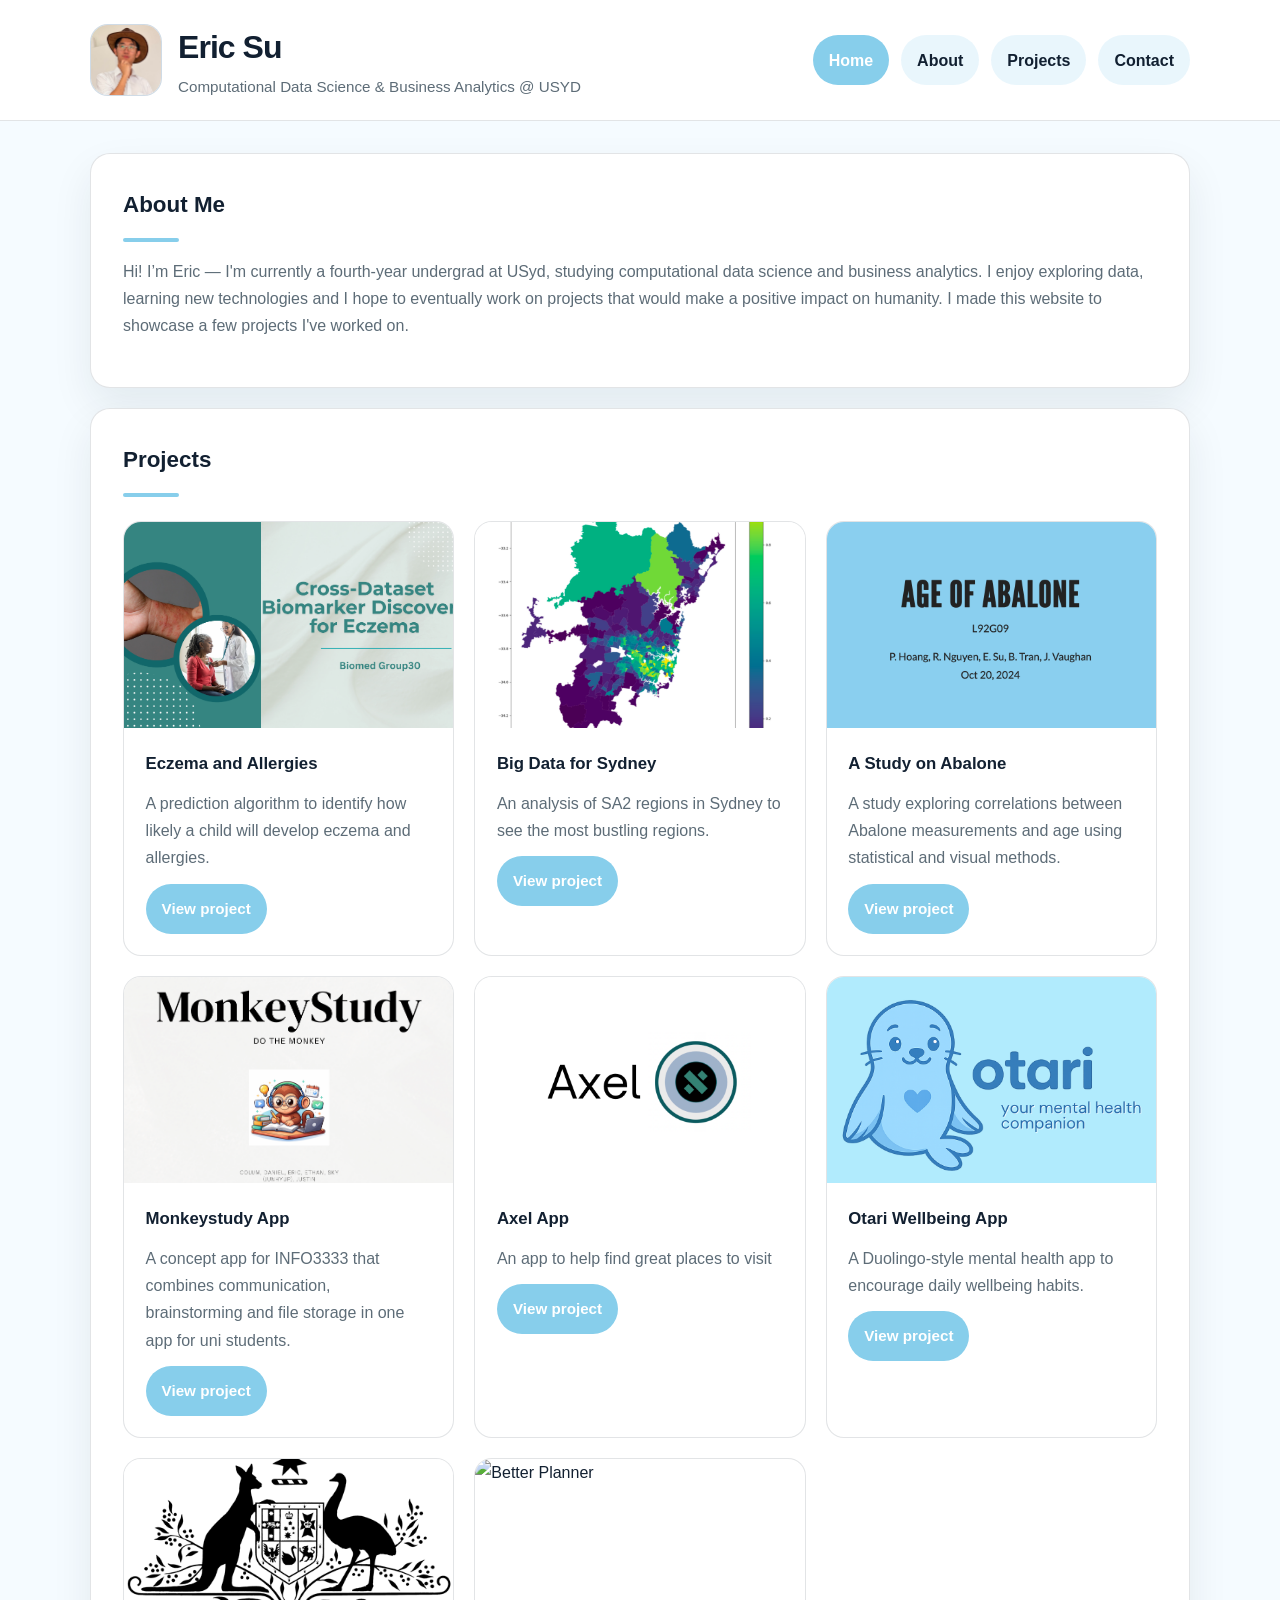
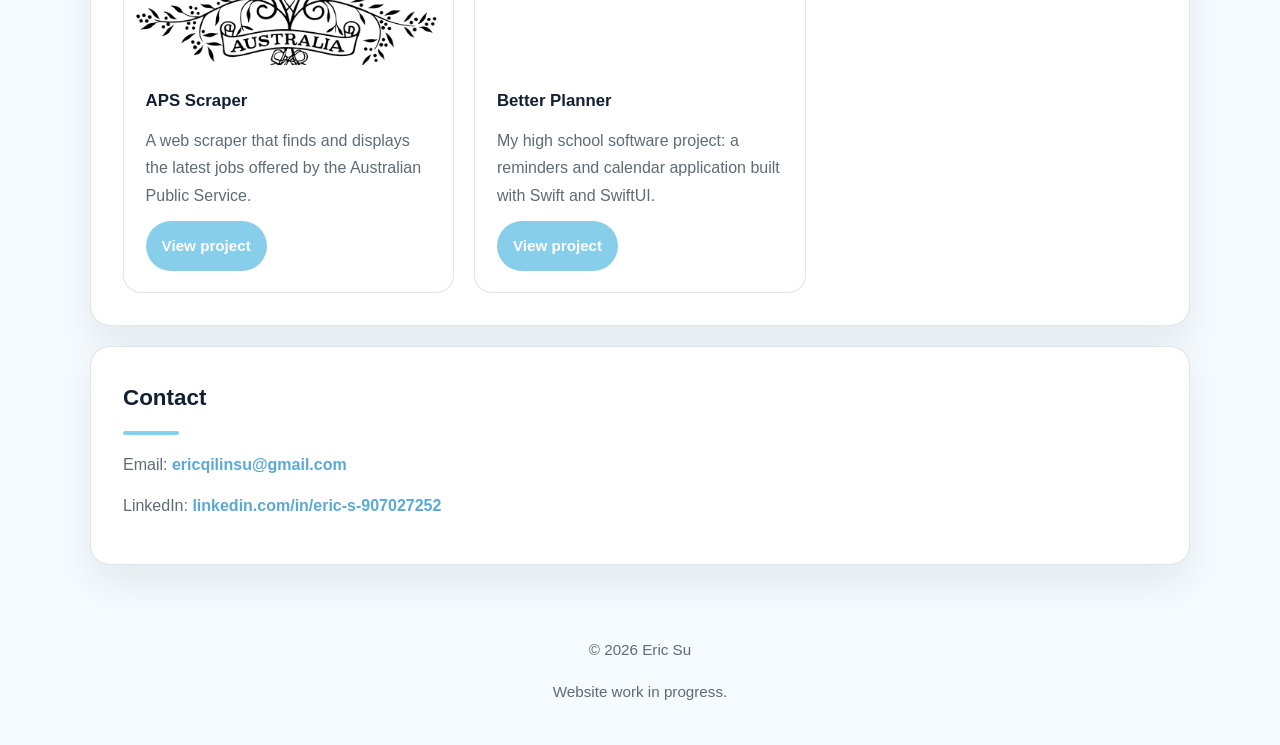
==== commit ec6efbfe: "Update 2" ====
--- a/index.html
+++ b/index.html
@@ -44,6 +44,23 @@
         <article class="project-card">
           <img
             class="content-image"
+            src="Images/Eczema Prediction/main.png"
+            alt="Allergies Prediction"
+            loading="lazy"
+            decoding="async"
+          />
+          <div class="project-card-body">
+            <h3><a href="projects/eczema-predictor.html">Eczema and Allergies</a></h3>
+            <p>
+              A prediction algorithm to identify how likely a child will develop eczema and allergies.
+            </p>
+            <a class="project-link" href="projects/big-data-sydney.html">View project</a>
+          </div>
+        </article>
+
+        <article class="project-card">
+          <img
+            class="content-image"
             src="Images/Bustling Places/ABS_icon.png"
             alt="Australian Bureau of Statistics — Big Data for Sydney project"
             loading="lazy"
@@ -59,9 +76,13 @@
         </article>
 
         <article class="project-card">
-          <div class="img-placeholder" role="img" aria-label="Preview image for A Study on Abalone">
-            <span>Abalone study — project preview</span>
-          </div>
+          <img
+            class="content-image"
+            src="Images/Abalone/main.png"
+            alt="Abalone data stuffs"
+            loading="lazy"
+            decoding="async"
+          />
           <div class="project-card-body">
             <h3><a href="projects/abalone-study.html">A Study on Abalone</a></h3>
             <p>
@@ -72,9 +93,67 @@
         </article>
 
         <article class="project-card">
-          <div class="img-placeholder" role="img" aria-label="Preview image for APS Scraper">
-            <span>APS job listings — project preview</span>
+          <img
+            class="content-image"
+            src="Images/Monkeystudy/main.png"
+            alt="Monkeystudy"
+            loading="lazy"
+            decoding="async"
+          />
+          <div class="project-card-body">
+            <h3><a href="projects/otari-wellbeing.html">Monkeystudy App</a></h3>
+            <p>
+              A concept app for INFO3333 that combines communication, brainstorming and file storage in one app for uni students.
+            </p>
+            <a class="project-link" href="projects/otari-wellbeing.html">View project</a>
           </div>
+        </article>
+
+
+        <article class="project-card">
+          <img
+            class="content-image"
+            src="Images/Axel/main.png"
+            alt="Axel app"
+            loading="lazy"
+            decoding="async"
+          />
+          <div class="project-card-body">
+            <h3><a href="projects/otari-wellbeing.html">Axel App</a></h3>
+            <p>
+              An app to help find great places to visit
+            </p>
+            <a class="project-link" href="projects/axel.html">View project</a>
+          </div>
+        </article>
+
+
+        <article class="project-card">
+          <img
+            class="content-image"
+            src="Images/Otari/main.png"
+            alt="Otari Wellbeing App"
+            loading="lazy"
+            decoding="async"
+          />
+          <div class="project-card-body">
+            <h3><a href="projects/otari-wellbeing.html">Otari Wellbeing App</a></h3>
+            <p>
+              A Duolingo-style mental health app to encourage daily wellbeing habits.
+            </p>
+            <a class="project-link" href="projects/otari-wellbeing.html">View project</a>
+          </div>
+        </article>
+
+
+        <article class="project-card">
+          <img
+            class="content-image"
+            src="Images/APS/main.png"
+            alt="APS Scraping"
+            loading="lazy"
+            decoding="async"
+          />
           <div class="project-card-body">
             <h3><a href="projects/aps-scraper.html">APS Scraper</a></h3>
             <p>
@@ -84,23 +163,15 @@
           </div>
         </article>
 
+  
         <article class="project-card">
-          <div class="img-placeholder" role="img" aria-label="Preview image for Otari Wellbeing App">
-            <span>Otari Wellbeing — project preview</span>
-          </div>
-          <div class="project-card-body">
-            <h3><a href="projects/otari-wellbeing.html">Otari Wellbeing App</a></h3>
-            <p>
-              A Duolingo-style mental health app to encourage daily wellbeing habits.
-            </p>
-            <a class="project-link" href="projects/otari-wellbeing.html">View project</a>
-          </div>
-        </article>
-
-        <article class="project-card">
-          <div class="img-placeholder" role="img" aria-label="Preview image for Better Planner">
-            <span>Better Planner — project preview</span>
-          </div>
+          <img
+            class="content-image"
+            src="Images/Better Planner/main.png"
+            alt="Better Planner"
+            loading="lazy"
+            decoding="async"
+          />
           <div class="project-card-body">
             <h3><a href="projects/better-planner.html">Better Planner</a></h3>
             <p>
